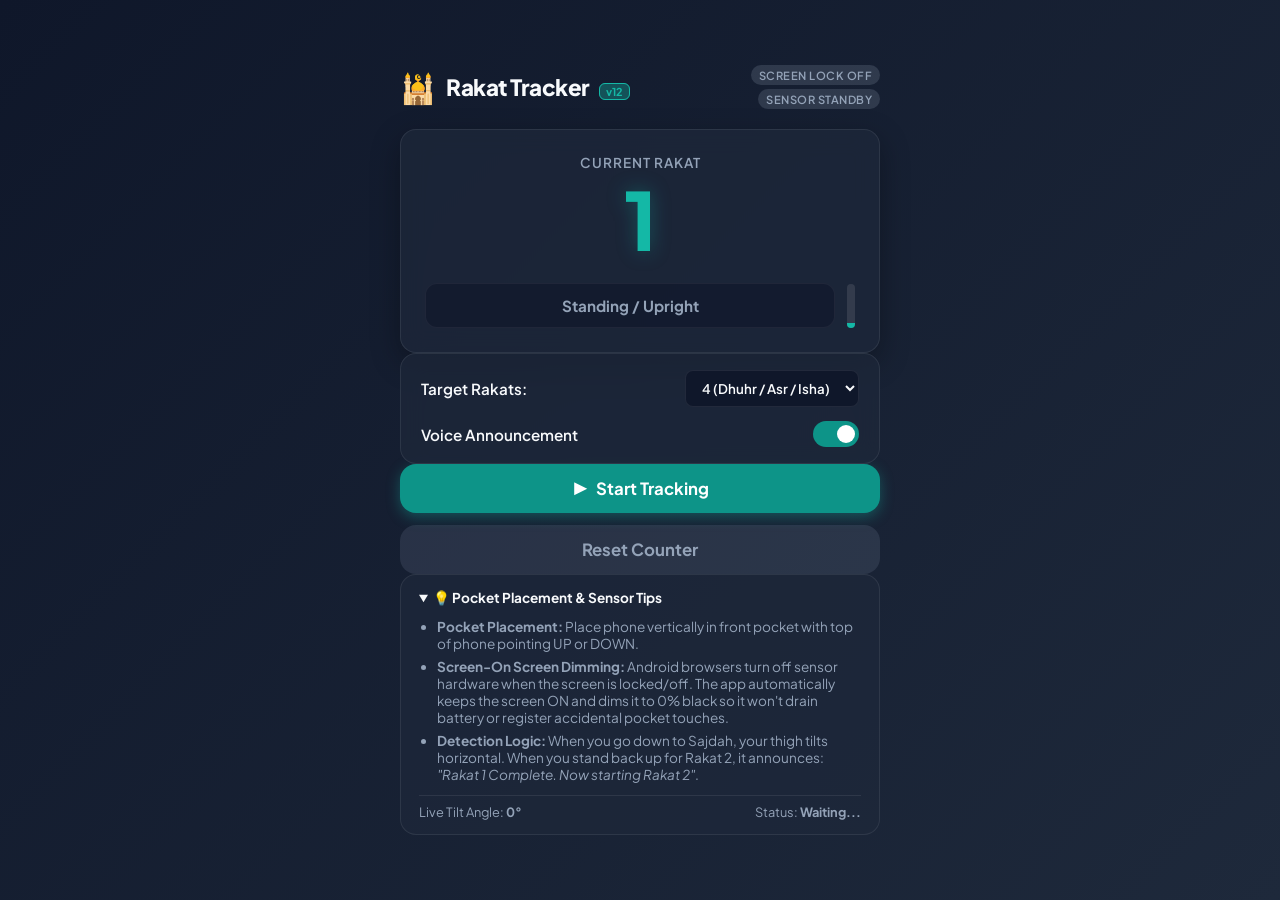
==== Rakat/index.html @ 51670cae "Salah Rakat Tracker v12" ====
<!DOCTYPE html>
<html lang="en">
<head>
  <meta charset="UTF-8">
  <meta name="viewport" content="width=device-width, initial-scale=1.0, maximum-scale=1.0, user-scalable=no">
  <title>Rakat & Sajdah Counter</title>
  <meta name="description" content="Hands-free prayer (Salah) Sajdah and Rakat tracker using phone orientation sensor and voice announcements. Works in pocket.">
  <meta name="theme-color" content="#0d9488">
  <link rel="manifest" href="manifest.json">
  <link rel="stylesheet" href="style.css">
  <link rel="preconnect" href="https://fonts.googleapis.com">
  <link rel="preconnect" href="https://fonts.gstatic.com" crossorigin>
  <link href="https://fonts.googleapis.com/css2?family=Plus+Jakarta+Sans:wght@400;500;600;700;800&display=swap" rel="stylesheet">
</head>
<body>
  <div class="app-container">
    <header class="app-header">
      <div class="logo-area">
        <span class="icon">🕌</span>
        <div>
          <h1>Rakat Tracker</h1>
          <span class="version-tag">v12</span>
        </div>
      </div>
      <div class="header-badges">
        <span id="wake-lock-badge" class="badge badge-off">Screen Lock Off</span>
        <span id="sensor-badge" class="badge badge-off">Sensor Standby</span>
      </div>
    </header>

    <main class="main-content">
      <!-- Big Display Card -->
      <div class="counter-card">
        <div class="stat-group">
          <div class="stat-label">Current Rakat</div>
          <div class="stat-value main-stat" id="rakat-display">1</div>
        </div>

        <div class="motion-indicator-wrapper">
          <div class="motion-indicator" id="motion-indicator">
            <span id="posture-text">Standing / Upright</span>
          </div>
          <div class="pitch-meter">
            <div class="pitch-fill" id="pitch-fill" style="height: 10%;"></div>
          </div>
        </div>
      </div>

      <!-- Settings / Configuration -->
      <section class="controls-section">
        <div class="setting-item">
          <label for="target-rakat">Target Rakats:</label>
          <select id="target-rakat">
            <option value="2">2 (Fajr / Sunnah)</option>
            <option value="3">3 (Maghrib / Witr)</option>
            <option value="4" selected>4 (Dhuhr / Asr / Isha)</option>
            <option value="99">Unlimited</option>
          </select>
        </div>

        <div class="setting-item toggle-item">
          <span>Voice Announcement</span>
          <label class="switch">
            <input type="checkbox" id="audio-toggle" checked>
            <span class="slider round"></span>
          </label>
        </div>
      </section>

      <!-- Action Buttons -->
      <div class="action-buttons">
        <button id="start-btn" class="btn btn-primary btn-large">
          <span class="btn-icon">▶</span> Start Tracking
        </button>
        <button id="reset-btn" class="btn btn-secondary">
          Reset Counter
        </button>
      </div>

      <!-- Pocket Guidance -->
      <details class="guidance-card" open>
        <summary>💡 Pocket Placement & Sensor Tips</summary>
        <div class="guidance-content">
          <ul>
            <li><strong>Pocket Placement:</strong> Place phone vertically in front pocket with top of phone pointing UP or DOWN.</li>
            <li><strong>Screen-On Screen Dimming:</strong> Android browsers turn off sensor hardware when the screen is locked/off. The app automatically keeps the screen ON and dims it to 0% black so it won't drain battery or register accidental pocket touches.</li>
            <li><strong>Detection Logic:</strong> When you go down to Sajdah, your thigh tilts horizontal. When you stand back up for Rakat 2, it announces: <em>"Rakat 1 Complete. Now starting Rakat 2"</em>.</li>
          </ul>
          <div class="raw-data">
            <div>Live Tilt Angle: <strong id="raw-pitch">0°</strong></div>
            <div>Status: <strong id="sensor-state">Waiting...</strong></div>
          </div>
        </div>
      </details>
    </main>

    <!-- Audio Beep Engine & Silent Keep-Alive -->
    <audio id="silent-audio" loop playsinline src="[data-uri]"></audio>
  </div>

  <script src="app.js"></script>
</body>
</html>
---- Rakat/style.css ----
:root {
  --bg-gradient: linear-gradient(135deg, #0f172a 0%, #1e293b 100%);
  --card-bg: rgba(30, 41, 59, 0.7);
  --card-border: rgba(255, 255, 255, 0.08);
  --primary: #0d9488;
  --primary-light: #14b8a6;
  --primary-glow: rgba(20, 184, 166, 0.35);
  --accent: #f59e0b;
  --text-main: #f8fafc;
  --text-muted: #94a3b8;
  --success: #10b981;
  --danger: #ef4444;
  --radius: 16px;
  --font-family: 'Plus Jakarta Sans', -apple-system, BlinkMacSystemFont, sans-serif;
}

* {
  box-sizing: border-box;
  margin: 0;
  padding: 0;
  touch-action: manipulation;
}

body {
  font-family: var(--font-family);
  background: var(--bg-gradient);
  color: var(--text-main);
  min-height: 100vh;
  display: flex;
  justify-content: center;
  align-items: center;
  padding: 16px;
}

.app-container {
  width: 100%;
  max-width: 480px;
  display: flex;
  flex-direction: column;
  gap: 20px;
}

.app-header {
  display: flex;
  justify-content: space-between;
  align-items: center;
}

.logo-area {
  display: flex;
  align-items: center;
  gap: 10px;
}

.logo-area .icon {
  font-size: 1.8rem;
}

.logo-area h1 {
  font-size: 1.4rem;
  font-weight: 800;
  letter-spacing: -0.5px;
  color: var(--text-main);
  display: inline;
}

.version-tag {
  font-size: 0.68rem;
  font-weight: 700;
  background: var(--primary-glow);
  color: var(--primary-light);
  border: 1px solid var(--primary-light);
  padding: 1px 6px;
  border-radius: 6px;
  margin-left: 6px;
  vertical-align: middle;
}

.header-badges {
  display: flex;
  flex-direction: column;
  align-items: flex-end;
  gap: 4px;
}

.badge {
  font-size: 0.7rem;
  font-weight: 600;
  padding: 3px 8px;
  border-radius: 20px;
  text-transform: uppercase;
  letter-spacing: 0.5px;
}

.badge-off {
  background: rgba(148, 163, 184, 0.2);
  color: var(--text-muted);
}

.badge-on {
  background: var(--primary-glow);
  color: var(--primary-light);
  border: 1px solid var(--primary-light);
}

/* Counter Card */
.counter-card {
  background: var(--card-bg);
  backdrop-filter: blur(12px);
  -webkit-backdrop-filter: blur(12px);
  border: 1px solid var(--card-border);
  border-radius: var(--radius);
  padding: 24px;
  box-shadow: 0 10px 30px rgba(0, 0, 0, 0.3);
  display: flex;
  flex-direction: column;
  gap: 20px;
  text-align: center;
  position: relative;
  overflow: hidden;
}

.stat-group {
  display: flex;
  flex-direction: column;
  align-items: center;
}

.stat-label {
  font-size: 0.85rem;
  font-weight: 600;
  color: var(--text-muted);
  text-transform: uppercase;
  letter-spacing: 1px;
}

.main-stat {
  font-size: 5rem;
  font-weight: 800;
  color: var(--primary-light);
  line-height: 1;
  margin-top: 8px;
  text-shadow: 0 0 20px var(--primary-glow);
}

.divider {
  height: 1px;
  background: var(--card-border);
  width: 100%;
}

.stat-row {
  display: flex;
  justify-content: space-around;
  width: 100%;
}

.sub-stat {
  font-size: 1.8rem;
  font-weight: 700;
  color: var(--text-main);
  margin-top: 4px;
}

/* Motion Indicator */
.motion-indicator-wrapper {
  display: flex;
  align-items: center;
  gap: 12px;
  margin-top: 4px;
}

.motion-indicator {
  flex: 1;
  background: rgba(15, 23, 42, 0.6);
  border-radius: 12px;
  padding: 12px;
  font-weight: 700;
  font-size: 0.95rem;
  color: var(--text-muted);
  border: 1px solid rgba(255, 255, 255, 0.05);
  transition: all 0.3s ease;
}

.motion-indicator.active-sajdah {
  background: rgba(16, 185, 129, 0.2);
  color: var(--success);
  border-color: var(--success);
  box-shadow: 0 0 15px rgba(16, 185, 129, 0.3);
}

.pitch-meter {
  width: 8px;
  height: 44px;
  background: rgba(255, 255, 255, 0.1);
  border-radius: 4px;
  overflow: hidden;
  position: relative;
}

.pitch-fill {
  position: absolute;
  bottom: 0;
  width: 100%;
  background: var(--primary-light);
  transition: height 0.15s ease-out;
}

/* Controls */
.controls-section {
  background: var(--card-bg);
  backdrop-filter: blur(12px);
  border: 1px solid var(--card-border);
  border-radius: var(--radius);
  padding: 16px 20px;
  display: flex;
  flex-direction: column;
  gap: 14px;
}

.setting-item {
  display: flex;
  justify-content: space-between;
  align-items: center;
  font-size: 0.95rem;
  font-weight: 600;
  color: var(--text-main);
}

.setting-item select {
  background: #0f172a;
  color: var(--text-main);
  border: 1px solid var(--card-border);
  padding: 8px 12px;
  border-radius: 8px;
  font-weight: 600;
  font-family: inherit;
  outline: none;
}

/* Toggle Switch */
.switch {
  position: relative;
  display: inline-block;
  width: 46px;
  height: 26px;
}

.switch input {
  opacity: 0;
  width: 0;
  height: 0;
}

.slider {
  position: absolute;
  cursor: pointer;
  top: 0; left: 0; right: 0; bottom: 0;
  background-color: rgba(148, 163, 184, 0.3);
  transition: .3s;
  border-radius: 34px;
}

.slider:before {
  position: absolute;
  content: "";
  height: 18px;
  width: 18px;
  left: 4px;
  bottom: 4px;
  background-color: white;
  transition: .3s;
  border-radius: 50%;
}

input:checked + .slider {
  background-color: var(--primary);
}

input:checked + .slider:before {
  transform: translateX(20px);
}

/* Action Buttons */
.action-buttons {
  display: flex;
  flex-direction: column;
  gap: 12px;
}

.btn {
  border: none;
  padding: 14px 20px;
  border-radius: var(--radius);
  font-family: inherit;
  font-size: 1.05rem;
  font-weight: 700;
  cursor: pointer;
  transition: all 0.2s ease;
  display: flex;
  justify-content: center;
  align-items: center;
  gap: 8px;
}

.btn-primary {
  background: var(--primary);
  color: white;
  box-shadow: 0 4px 14px var(--primary-glow);
}

.btn-primary:active {
  transform: scale(0.98);
}

.btn-primary.active {
  background: var(--danger);
  box-shadow: 0 4px 14px rgba(239, 68, 68, 0.3);
}

.btn-secondary {
  background: rgba(148, 163, 184, 0.15);
  color: var(--text-muted);
}

.btn-secondary:hover {
  background: rgba(148, 163, 184, 0.25);
  color: var(--text-main);
}

/* Guidance Card */
.guidance-card {
  background: var(--card-bg);
  border: 1px solid var(--card-border);
  border-radius: var(--radius);
  padding: 14px 18px;
  font-size: 0.85rem;
  color: var(--text-muted);
}

.guidance-card summary {
  font-weight: 700;
  color: var(--text-main);
  cursor: pointer;
  outline: none;
}

.guidance-content {
  margin-top: 12px;
}

.guidance-content ul {
  padding-left: 18px;
  display: flex;
  flex-direction: column;
  gap: 6px;
}

.raw-data {
  margin-top: 12px;
  padding-top: 8px;
  border-top: 1px solid var(--card-border);
  display: flex;
  justify-content: space-between;
  font-size: 0.8rem;
}
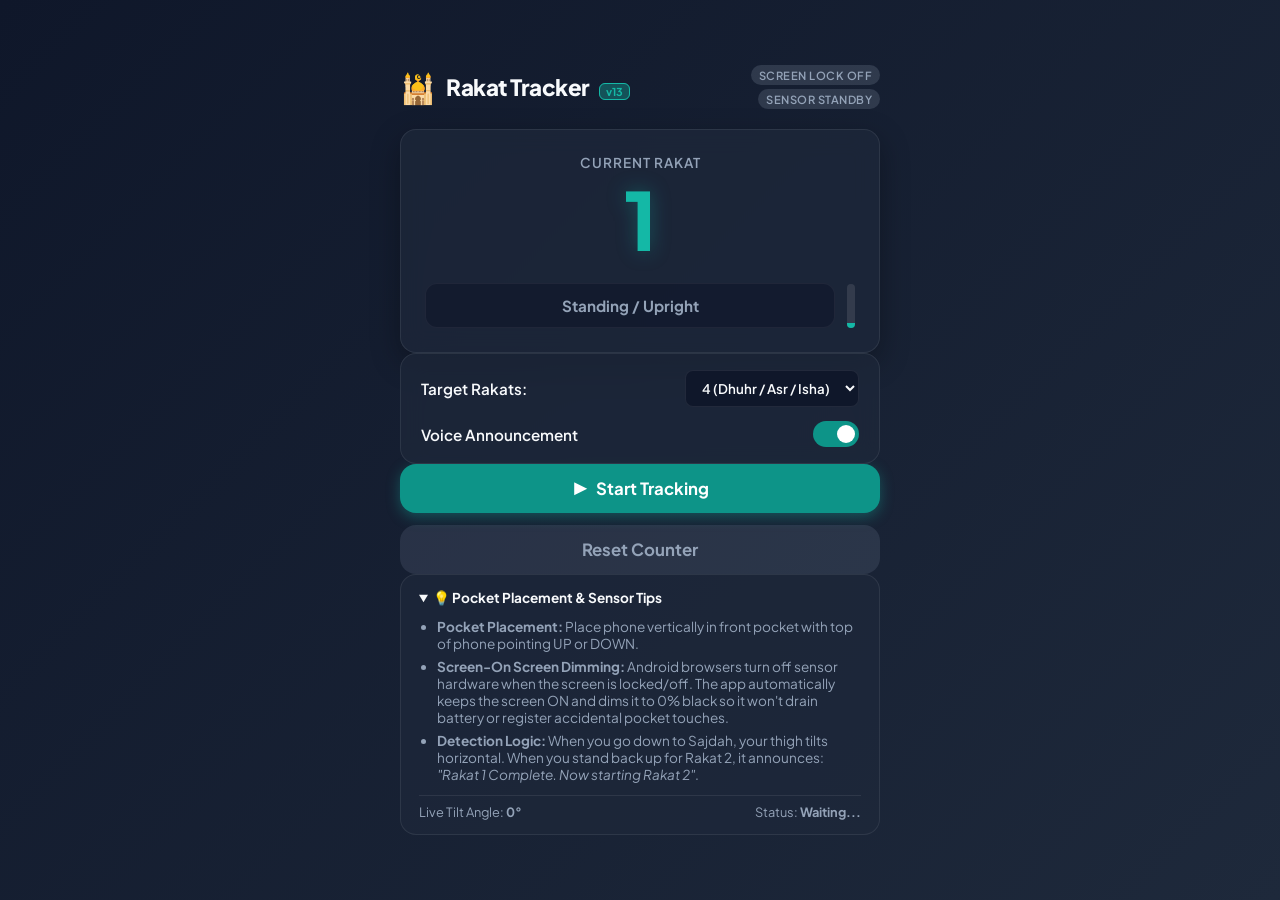
==== commit 8938b0a4: "Salah Rakat Tracker v13" ====
--- a/Rakat/index.html
+++ b/Rakat/index.html
@@ -19,7 +19,7 @@
         <span class="icon">🕌</span>
         <div>
           <h1>Rakat Tracker</h1>
-          <span class="version-tag">v12</span>
+          <span class="version-tag">v13</span>
         </div>
       </div>
       <div class="header-badges">
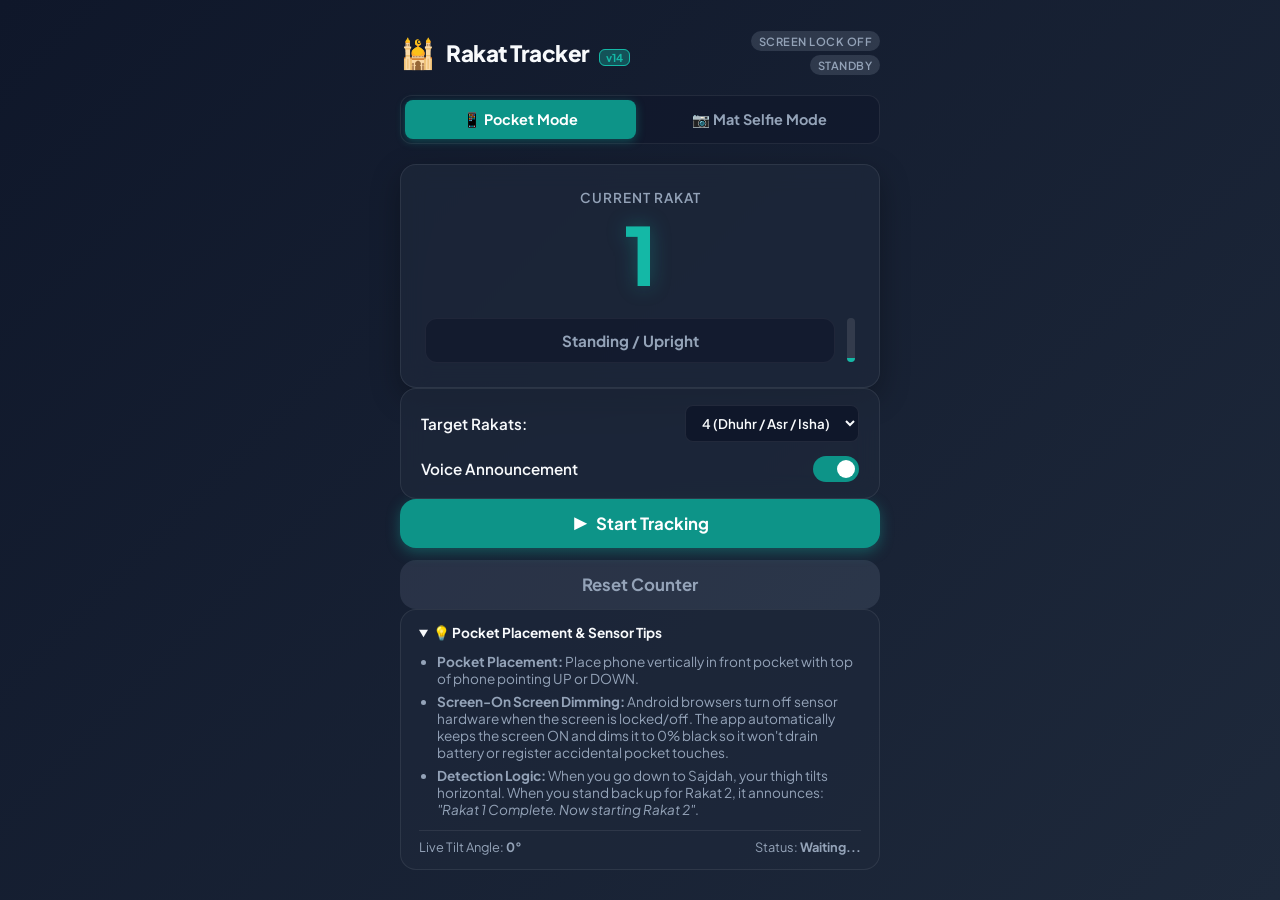
==== commit ea51f670: "Salah Rakat Tracker v14" ====
--- a/Rakat/index.html
+++ b/Rakat/index.html
@@ -4,7 +4,7 @@
   <meta charset="UTF-8">
   <meta name="viewport" content="width=device-width, initial-scale=1.0, maximum-scale=1.0, user-scalable=no">
   <title>Rakat & Sajdah Counter</title>
-  <meta name="description" content="Hands-free prayer (Salah) Sajdah and Rakat tracker using phone orientation sensor and voice announcements. Works in pocket.">
+  <meta name="description" content="Hands-free prayer (Salah) Sajdah and Rakat tracker using phone orientation sensor or camera proximity and voice announcements.">
   <meta name="theme-color" content="#0d9488">
   <link rel="manifest" href="manifest.json">
   <link rel="stylesheet" href="style.css">
@@ -19,85 +19,178 @@
         <span class="icon">🕌</span>
         <div>
           <h1>Rakat Tracker</h1>
-          <span class="version-tag">v13</span>
+          <span class="version-tag">v14</span>
         </div>
       </div>
       <div class="header-badges">
         <span id="wake-lock-badge" class="badge badge-off">Screen Lock Off</span>
-        <span id="sensor-badge" class="badge badge-off">Sensor Standby</span>
+        <span id="sensor-badge" class="badge badge-off">Standby</span>
       </div>
     </header>
 
+    <!-- Mode Selector Tabs -->
+    <nav class="mode-tabs" aria-label="Tracker Mode">
+      <button id="tab-pocket" class="tab-btn active">
+        <span>📱 Pocket Mode</span>
+      </button>
+      <button id="tab-selfie" class="tab-btn">
+        <span>📷 Mat Selfie Mode</span>
+      </button>
+    </nav>
+
     <main class="main-content">
-      <!-- Big Display Card -->
-      <div class="counter-card">
-        <div class="stat-group">
-          <div class="stat-label">Current Rakat</div>
-          <div class="stat-value main-stat" id="rakat-display">1</div>
+      <!-- ================= POCKET MODE VIEW ================= -->
+      <section id="pocket-view" class="mode-view">
+        <!-- Big Display Card -->
+        <div class="counter-card">
+          <div class="stat-group">
+            <div class="stat-label">Current Rakat</div>
+            <div class="stat-value main-stat" id="rakat-display">1</div>
+          </div>
+
+          <div class="motion-indicator-wrapper">
+            <div class="motion-indicator" id="motion-indicator">
+              <span id="posture-text">Standing / Upright</span>
+            </div>
+            <div class="pitch-meter">
+              <div class="pitch-fill" id="pitch-fill" style="height: 10%;"></div>
+            </div>
+          </div>
         </div>
 
-        <div class="motion-indicator-wrapper">
-          <div class="motion-indicator" id="motion-indicator">
-            <span id="posture-text">Standing / Upright</span>
+        <!-- Settings / Configuration -->
+        <section class="controls-section">
+          <div class="setting-item">
+            <label for="target-rakat">Target Rakats:</label>
+            <select id="target-rakat">
+              <option value="2">2 (Fajr / Sunnah)</option>
+              <option value="3">3 (Maghrib / Witr)</option>
+              <option value="4" selected>4 (Dhuhr / Asr / Isha)</option>
+              <option value="99">Unlimited</option>
+            </select>
           </div>
-          <div class="pitch-meter">
-            <div class="pitch-fill" id="pitch-fill" style="height: 10%;"></div>
+
+          <div class="setting-item toggle-item">
+            <span>Voice Announcement</span>
+            <label class="switch">
+              <input type="checkbox" id="audio-toggle" checked>
+              <span class="slider round"></span>
+            </label>
+          </div>
+        </section>
+
+        <!-- Action Buttons -->
+        <div class="action-buttons">
+          <button id="start-btn" class="btn btn-primary btn-large">
+            <span class="btn-icon">▶</span> Start Tracking
+          </button>
+          <button id="reset-btn" class="btn btn-secondary">
+            Reset Counter
+          </button>
+        </div>
+
+        <!-- Pocket Guidance -->
+        <details class="guidance-card" open>
+          <summary>💡 Pocket Placement & Sensor Tips</summary>
+          <div class="guidance-content">
+            <ul>
+              <li><strong>Pocket Placement:</strong> Place phone vertically in front pocket with top of phone pointing UP or DOWN.</li>
+              <li><strong>Screen-On Screen Dimming:</strong> Android browsers turn off sensor hardware when the screen is locked/off. The app automatically keeps the screen ON and dims it to 0% black so it won't drain battery or register accidental pocket touches.</li>
+              <li><strong>Detection Logic:</strong> When you go down to Sajdah, your thigh tilts horizontal. When you stand back up for Rakat 2, it announces: <em>"Rakat 1 Complete. Now starting Rakat 2"</em>.</li>
+            </ul>
+            <div class="raw-data">
+              <div>Live Tilt Angle: <strong id="raw-pitch">0°</strong></div>
+              <div>Status: <strong id="sensor-state">Waiting...</strong></div>
+            </div>
+          </div>
+        </details>
+      </section>
+
+      <!-- ================= MAT SELFIE MODE VIEW ================= -->
+      <section id="selfie-view" class="mode-view" style="display: none;">
+        <!-- Big Display Card for Mat Camera -->
+        <div class="counter-card selfie-counter-card">
+          <div class="stat-group">
+            <div class="stat-label">Current Rakat (Selfie Mode)</div>
+            <div class="stat-value main-stat" id="selfie-rakat-display">1</div>
+          </div>
+
+          <div class="motion-indicator-wrapper">
+            <div class="motion-indicator" id="selfie-motion-indicator">
+              <span id="selfie-posture-text">Standing / Distant</span>
+            </div>
+            <div class="pitch-meter">
+              <div class="pitch-fill" id="selfie-proximity-fill" style="height: 5%;"></div>
+            </div>
+          </div>
+
+          <!-- Video & Canvas Preview Area -->
+          <div class="camera-preview-container">
+            <video id="selfie-video" autoplay playsinline muted></video>
+            <canvas id="selfie-canvas" style="display: none;"></canvas>
+            <div class="camera-overlay">
+              <span id="camera-status-text">Camera Standby</span>
+              <span id="proximity-metric">Proximity: 0%</span>
+            </div>
           </div>
         </div>
-      </div>
 
-      <!-- Settings / Configuration -->
-      <section class="controls-section">
-        <div class="setting-item">
-          <label for="target-rakat">Target Rakats:</label>
-          <select id="target-rakat">
-            <option value="2">2 (Fajr / Sunnah)</option>
-            <option value="3">3 (Maghrib / Witr)</option>
-            <option value="4" selected>4 (Dhuhr / Asr / Isha)</option>
-            <option value="99">Unlimited</option>
-          </select>
+        <!-- Settings / Configuration for Selfie Mode -->
+        <section class="controls-section">
+          <div class="setting-item">
+            <label for="selfie-target-rakat">Target Rakats:</label>
+            <select id="selfie-target-rakat">
+              <option value="2">2 (Fajr / Sunnah)</option>
+              <option value="3">3 (Maghrib / Witr)</option>
+              <option value="4" selected>4 (Dhuhr / Asr / Isha)</option>
+              <option value="99">Unlimited</option>
+            </select>
+          </div>
+
+          <div class="setting-item">
+            <label for="proximity-sensitivity">Sensitivity:</label>
+            <select id="proximity-sensitivity">
+              <option value="medium" selected>Standard (Recommended)</option>
+              <option value="high">High Sensitivity (Dim Light / Farther)</option>
+              <option value="low">Low Sensitivity (Bright Sunlight)</option>
+            </select>
+          </div>
+        </section>
+
+        <!-- Action Buttons for Selfie Mode -->
+        <div class="action-buttons">
+          <button id="selfie-start-btn" class="btn btn-primary btn-large">
+            <span class="btn-icon">📷</span> Start Selfie Tracking
+          </button>
+          <button id="selfie-reset-btn" class="btn btn-secondary">
+            Reset Counter
+          </button>
         </div>
 
-        <div class="setting-item toggle-item">
-          <span>Voice Announcement</span>
-          <label class="switch">
-            <input type="checkbox" id="audio-toggle" checked>
-            <span class="slider round"></span>
-          </label>
-        </div>
+        <!-- Selfie Guidance -->
+        <details class="guidance-card" open>
+          <summary>💡 Mat Placement & Camera Proximity Tips</summary>
+          <div class="guidance-content">
+            <ul>
+              <li><strong>Placement:</strong> Place the phone flat facing upward in the <strong>middle of your prayer mat</strong> (between your knees and where your forehead lands).</li>
+              <li><strong>How it detects:</strong> When you go down into Sajdah, your body/torso/chest covers the top camera (high proximity occlusion). When you sit or stand up, the camera clears up (distant).</li>
+              <li><strong>Flow:</strong> After 2 Sajdahs are detected, as soon as you stand back up and step away, it announces: <em>"Starting Rakat X"</em>!</li>
+            </ul>
+            <div class="raw-data">
+              <div>Proximity: <strong id="selfie-raw-prox">0%</strong></div>
+              <div>State: <strong id="selfie-sensor-state">Standby</strong></div>
+            </div>
+          </div>
+        </details>
       </section>
-
-      <!-- Action Buttons -->
-      <div class="action-buttons">
-        <button id="start-btn" class="btn btn-primary btn-large">
-          <span class="btn-icon">▶</span> Start Tracking
-        </button>
-        <button id="reset-btn" class="btn btn-secondary">
-          Reset Counter
-        </button>
-      </div>
-
-      <!-- Pocket Guidance -->
-      <details class="guidance-card" open>
-        <summary>💡 Pocket Placement & Sensor Tips</summary>
-        <div class="guidance-content">
-          <ul>
-            <li><strong>Pocket Placement:</strong> Place phone vertically in front pocket with top of phone pointing UP or DOWN.</li>
-            <li><strong>Screen-On Screen Dimming:</strong> Android browsers turn off sensor hardware when the screen is locked/off. The app automatically keeps the screen ON and dims it to 0% black so it won't drain battery or register accidental pocket touches.</li>
-            <li><strong>Detection Logic:</strong> When you go down to Sajdah, your thigh tilts horizontal. When you stand back up for Rakat 2, it announces: <em>"Rakat 1 Complete. Now starting Rakat 2"</em>.</li>
-          </ul>
-          <div class="raw-data">
-            <div>Live Tilt Angle: <strong id="raw-pitch">0°</strong></div>
-            <div>Status: <strong id="sensor-state">Waiting...</strong></div>
-          </div>
-        </div>
-      </details>
     </main>
 
     <!-- Audio Beep Engine & Silent Keep-Alive -->
     <audio id="silent-audio" loop playsinline src="[data-uri]"></audio>
   </div>
 
+  <!-- Keep pocket mode in app.js and selfie mode in selfie.js for complete separation -->
   <script src="app.js"></script>
+  <script src="selfie.js"></script>
 </body>
 </html>
--- a/Rakat/style.css
+++ b/Rakat/style.css
@@ -103,6 +103,73 @@
   border: 1px solid var(--primary-light);
 }
 
+/* Mode Tabs */
+.mode-tabs {
+  display: flex;
+  gap: 8px;
+  background: rgba(15, 23, 42, 0.6);
+  padding: 4px;
+  border-radius: 12px;
+  border: 1px solid var(--card-border);
+}
+
+.tab-btn {
+  flex: 1;
+  background: transparent;
+  border: none;
+  color: var(--text-muted);
+  font-family: inherit;
+  font-size: 0.9rem;
+  font-weight: 700;
+  padding: 10px 14px;
+  border-radius: 8px;
+  cursor: pointer;
+  transition: all 0.2s ease;
+}
+
+.tab-btn:hover {
+  color: var(--text-main);
+}
+
+.tab-btn.active {
+  background: var(--primary);
+  color: white;
+  box-shadow: 0 2px 10px var(--primary-glow);
+}
+
+/* Camera Preview Styling */
+.camera-preview-container {
+  position: relative;
+  width: 100%;
+  height: 140px;
+  border-radius: 12px;
+  overflow: hidden;
+  background: #020617;
+  border: 1px solid rgba(255, 255, 255, 0.1);
+  margin-top: 10px;
+}
+
+.camera-preview-container video {
+  width: 100%;
+  height: 100%;
+  object-fit: cover;
+  transform: scaleX(-1); /* Natural selfie mirror effect */
+}
+
+.camera-overlay {
+  position: absolute;
+  bottom: 0;
+  left: 0;
+  right: 0;
+  padding: 6px 10px;
+  background: linear-gradient(0deg, rgba(0,0,0,0.8) 0%, transparent 100%);
+  display: flex;
+  justify-content: space-between;
+  font-size: 0.75rem;
+  font-weight: 600;
+  color: var(--text-main);
+}
+
 /* Counter Card */
 .counter-card {
   background: var(--card-bg);
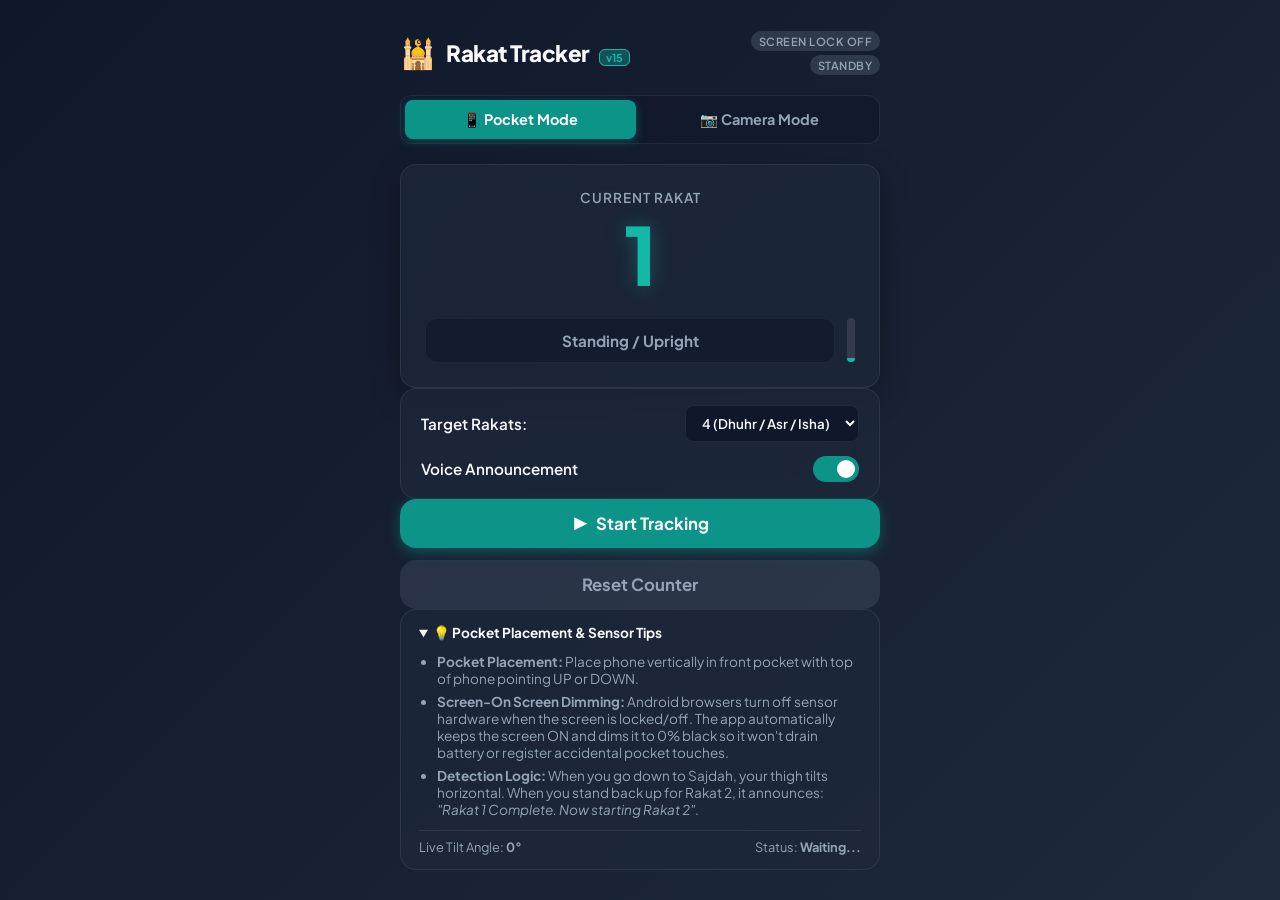
==== commit 5ff6dd2a: "Salah Rakat Tracker v15" ====
--- a/Rakat/index.html
+++ b/Rakat/index.html
@@ -19,7 +19,7 @@
         <span class="icon">🕌</span>
         <div>
           <h1>Rakat Tracker</h1>
-          <span class="version-tag">v14</span>
+          <span class="version-tag">v15</span>
         </div>
       </div>
       <div class="header-badges">
@@ -33,8 +33,8 @@
       <button id="tab-pocket" class="tab-btn active">
         <span>📱 Pocket Mode</span>
       </button>
-      <button id="tab-selfie" class="tab-btn">
-        <span>📷 Mat Selfie Mode</span>
+      <button id="tab-camera" class="tab-btn">
+        <span>📷 Camera Mode</span>
       </button>
     </nav>
 
@@ -106,40 +106,56 @@
         </details>
       </section>
 
-      <!-- ================= MAT SELFIE MODE VIEW ================= -->
-      <section id="selfie-view" class="mode-view" style="display: none;">
-        <!-- Big Display Card for Mat Camera -->
-        <div class="counter-card selfie-counter-card">
+      <!-- ================= CAMERA MODE VIEW ================= -->
+      <section id="camera-view" class="mode-view" style="display: none;">
+        <!-- Prominent Display Card Focused on Rakat & Sajdah -->
+        <div class="counter-card camera-counter-card">
+          <!-- Primary Huge Rakat Counter in Center -->
           <div class="stat-group">
-            <div class="stat-label">Current Rakat (Selfie Mode)</div>
-            <div class="stat-value main-stat" id="selfie-rakat-display">1</div>
-          </div>
-
+            <div class="stat-label">Current Rakat</div>
+            <div class="stat-value main-stat camera-huge-rakat" id="camera-rakat-display">1</div>
+          </div>
+
+          <!-- Secondary Sajdah Counter (Visible but Smaller than Rakat) -->
+          <div class="sajdah-stat-container">
+            <span class="sajdah-badge-label">Sajdah</span>
+            <span class="sajdah-stat-value" id="camera-sajdah-display">0 / 2</span>
+          </div>
+
+          <!-- Posture / Motion Status Banner -->
           <div class="motion-indicator-wrapper">
-            <div class="motion-indicator" id="selfie-motion-indicator">
-              <span id="selfie-posture-text">Standing / Distant</span>
+            <div class="motion-indicator" id="camera-motion-indicator">
+              <span id="camera-posture-text">Standing / Distant</span>
             </div>
             <div class="pitch-meter">
-              <div class="pitch-fill" id="selfie-proximity-fill" style="height: 5%;"></div>
-            </div>
-          </div>
-
-          <!-- Video & Canvas Preview Area -->
-          <div class="camera-preview-container">
-            <video id="selfie-video" autoplay playsinline muted></video>
-            <canvas id="selfie-canvas" style="display: none;"></canvas>
-            <div class="camera-overlay">
-              <span id="camera-status-text">Camera Standby</span>
-              <span id="proximity-metric">Proximity: 0%</span>
-            </div>
-          </div>
-        </div>
-
-        <!-- Settings / Configuration for Selfie Mode -->
-        <section class="controls-section">
+              <div class="pitch-fill" id="camera-proximity-fill" style="height: 5%;"></div>
+            </div>
+          </div>
+        </div>
+
+        <!-- Action Buttons for Camera Mode placed right under for quick access -->
+        <div class="action-buttons">
+          <button id="camera-start-btn" class="btn btn-primary btn-large">
+            <span class="btn-icon">📷</span> Start Camera Tracking
+          </button>
+          <button id="camera-reset-btn" class="btn btn-secondary">
+            Reset Counter
+          </button>
+        </div>
+
+        <!-- Scrollable Settings / Details Section Below Main View -->
+        <section class="controls-section scrollable-controls">
+          <div class="setting-item toggle-item">
+            <span>Voice Announcement</span>
+            <label class="switch">
+              <input type="checkbox" id="camera-audio-toggle" checked>
+              <span class="slider round"></span>
+            </label>
+          </div>
+
           <div class="setting-item">
-            <label for="selfie-target-rakat">Target Rakats:</label>
-            <select id="selfie-target-rakat">
+            <label for="camera-target-rakat">Target Rakats:</label>
+            <select id="camera-target-rakat">
               <option value="2">2 (Fajr / Sunnah)</option>
               <option value="3">3 (Maghrib / Witr)</option>
               <option value="4" selected>4 (Dhuhr / Asr / Isha)</option>
@@ -155,30 +171,30 @@
               <option value="low">Low Sensitivity (Bright Sunlight)</option>
             </select>
           </div>
+
+          <!-- Video & Canvas Preview Area Moved Lower -->
+          <div class="camera-preview-container">
+            <video id="camera-video" autoplay playsinline muted></video>
+            <canvas id="camera-canvas" style="display: none;"></canvas>
+            <div class="camera-overlay">
+              <span id="camera-status-text">Camera Standby</span>
+              <span id="proximity-metric">Proximity: 0%</span>
+            </div>
+          </div>
         </section>
 
-        <!-- Action Buttons for Selfie Mode -->
-        <div class="action-buttons">
-          <button id="selfie-start-btn" class="btn btn-primary btn-large">
-            <span class="btn-icon">📷</span> Start Selfie Tracking
-          </button>
-          <button id="selfie-reset-btn" class="btn btn-secondary">
-            Reset Counter
-          </button>
-        </div>
-
-        <!-- Selfie Guidance -->
-        <details class="guidance-card" open>
+        <!-- Camera Guidance -->
+        <details class="guidance-card">
           <summary>💡 Mat Placement & Camera Proximity Tips</summary>
           <div class="guidance-content">
             <ul>
-              <li><strong>Placement:</strong> Place the phone flat facing upward in the <strong>middle of your prayer mat</strong> (between your knees and where your forehead lands).</li>
-              <li><strong>How it detects:</strong> When you go down into Sajdah, your body/torso/chest covers the top camera (high proximity occlusion). When you sit or stand up, the camera clears up (distant).</li>
-              <li><strong>Flow:</strong> After 2 Sajdahs are detected, as soon as you stand back up and step away, it announces: <em>"Starting Rakat X"</em>!</li>
+              <li><strong>Placement:</strong> Place phone flat facing upward in the <strong>middle of your prayer mat</strong> (between knees and where forehead lands).</li>
+              <li><strong>How it detects:</strong> When you go into Sajdah, your body covers the camera (high proximity). When you sit or stand up, the camera clears up (distant).</li>
+              <li><strong>Silent Option:</strong> Toggle off "Voice Announcement" above if you don't want audio in congregation/public.</li>
             </ul>
             <div class="raw-data">
-              <div>Proximity: <strong id="selfie-raw-prox">0%</strong></div>
-              <div>State: <strong id="selfie-sensor-state">Standby</strong></div>
+              <div>Proximity: <strong id="camera-raw-prox">0%</strong></div>
+              <div>State: <strong id="camera-sensor-state">Standby</strong></div>
             </div>
           </div>
         </details>
@@ -189,7 +205,7 @@
     <audio id="silent-audio" loop playsinline src="[data-uri]"></audio>
   </div>
 
-  <!-- Keep pocket mode in app.js and selfie mode in selfie.js for complete separation -->
+  <!-- Keep pocket mode in app.js and camera mode in selfie.js for complete separation -->
   <script src="app.js"></script>
   <script src="selfie.js"></script>
 </body>
--- a/Rakat/style.css
+++ b/Rakat/style.css
@@ -170,6 +170,51 @@
   color: var(--text-main);
 }
 
+/* Camera Mode Specific Hero Card */
+.camera-counter-card {
+  padding: 30px 20px;
+  gap: 16px;
+}
+
+.camera-huge-rakat {
+  font-size: 6.5rem !important;
+  font-weight: 800;
+  line-height: 1;
+  color: var(--primary-light);
+  text-shadow: 0 0 28px var(--primary-glow);
+  margin: 6px 0;
+}
+
+.sajdah-stat-container {
+  display: inline-flex;
+  align-items: center;
+  justify-content: center;
+  gap: 8px;
+  background: rgba(15, 23, 42, 0.7);
+  border: 1px solid var(--card-border);
+  padding: 6px 16px;
+  border-radius: 20px;
+  margin: 0 auto;
+}
+
+.sajdah-badge-label {
+  font-size: 0.75rem;
+  font-weight: 700;
+  color: var(--text-muted);
+  text-transform: uppercase;
+  letter-spacing: 0.8px;
+}
+
+.sajdah-stat-value {
+  font-size: 1.15rem;
+  font-weight: 700;
+  color: var(--accent);
+}
+
+.scrollable-controls {
+  margin-top: 4px;
+}
+
 /* Counter Card */
 .counter-card {
   background: var(--card-bg);
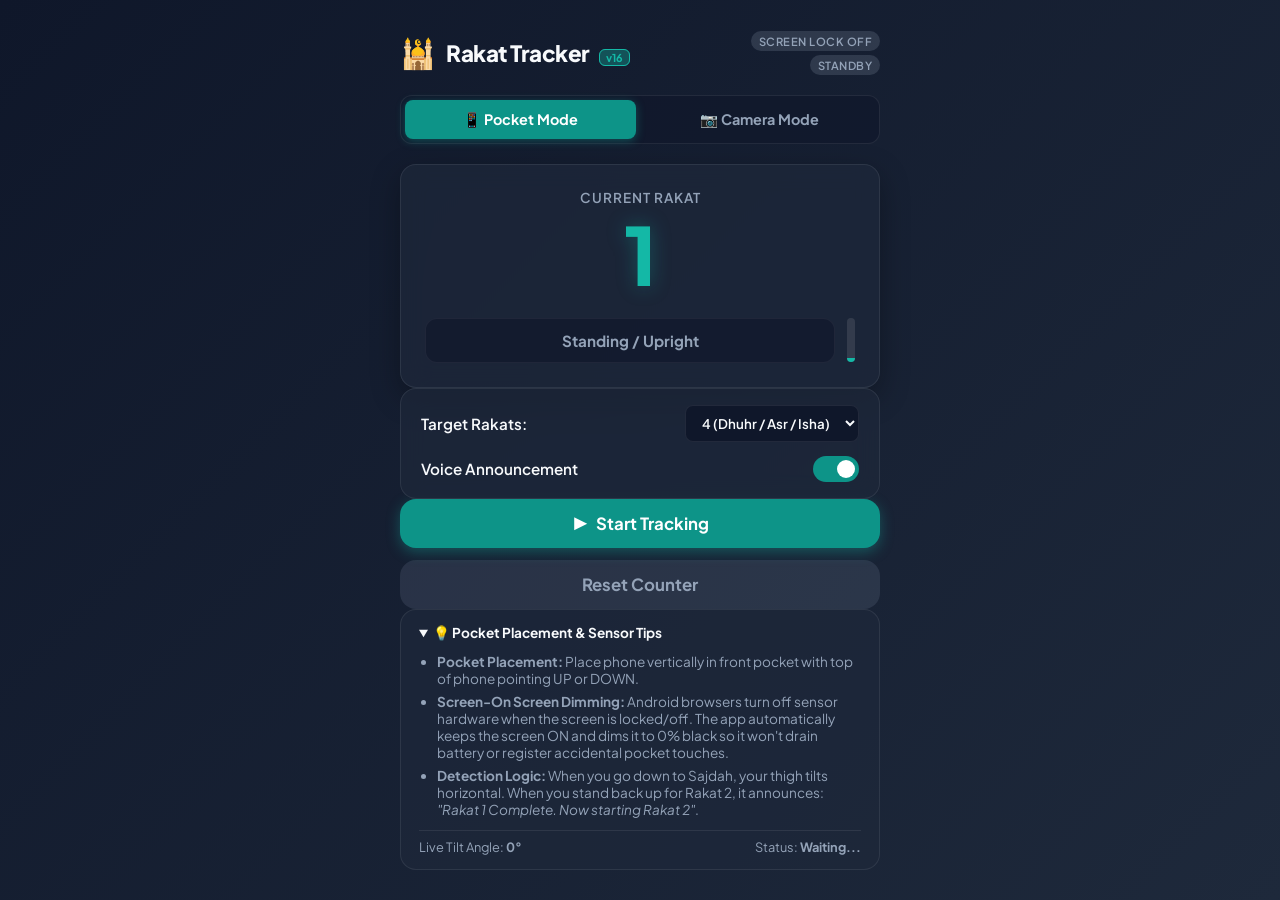
==== commit 6008ab42: "Salah Rakat Tracker v15" ====
--- a/Rakat/index.html
+++ b/Rakat/index.html
@@ -19,7 +19,7 @@
         <span class="icon">🕌</span>
         <div>
           <h1>Rakat Tracker</h1>
-          <span class="version-tag">v15</span>
+          <span class="version-tag">v16</span>
         </div>
       </div>
       <div class="header-badges">
@@ -30,10 +30,10 @@
 
     <!-- Mode Selector Tabs -->
     <nav class="mode-tabs" aria-label="Tracker Mode">
-      <button id="tab-pocket" class="tab-btn active">
+      <button id="tab-pocket" class="tab-btn active" onclick="switchMode('pocket')">
         <span>📱 Pocket Mode</span>
       </button>
-      <button id="tab-camera" class="tab-btn">
+      <button id="tab-camera" class="tab-btn" onclick="switchMode('camera')">
         <span>📷 Camera Mode</span>
       </button>
     </nav>
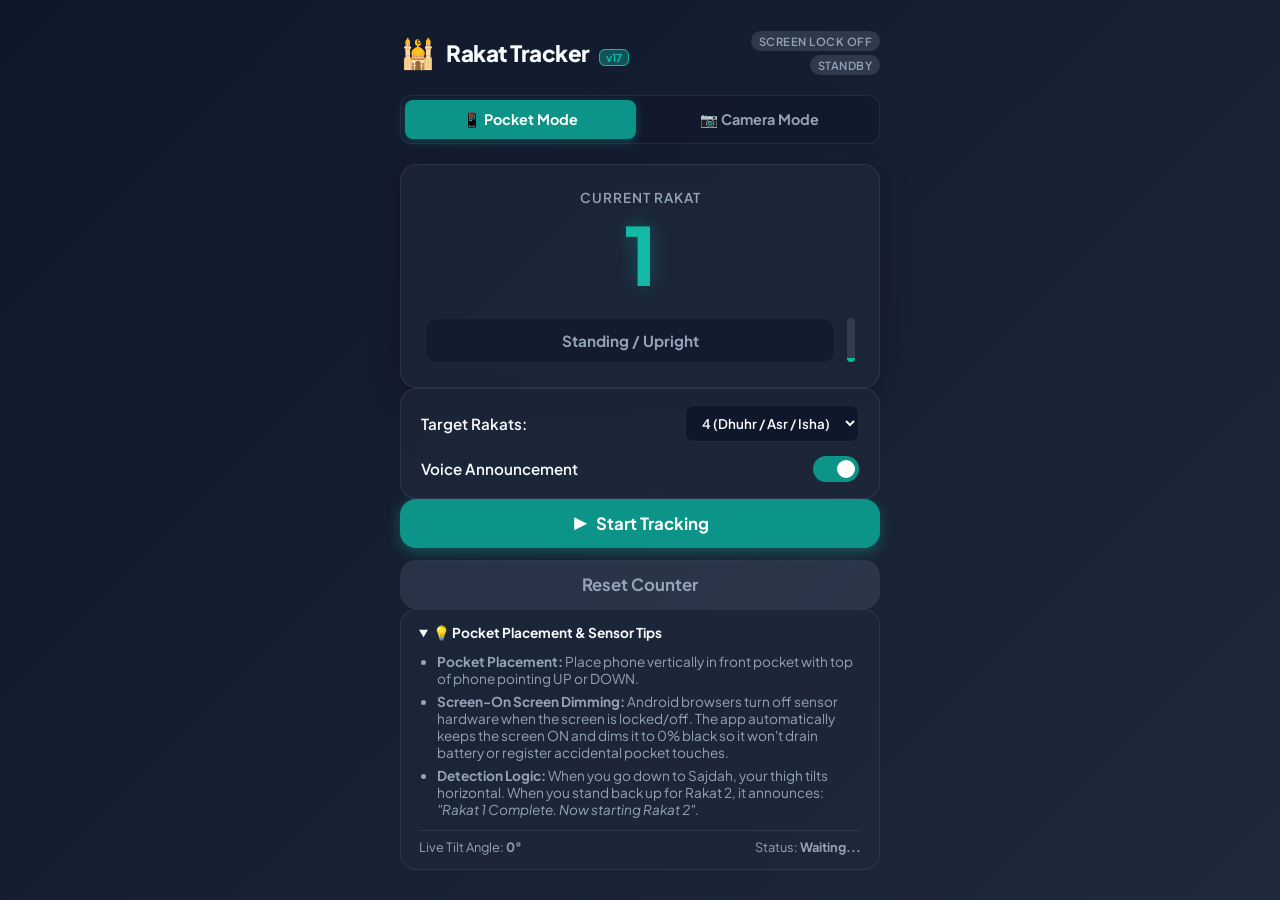
==== commit 94fc2668: "Salah Rakat Tracker v17" ====
--- a/Rakat/index.html
+++ b/Rakat/index.html
@@ -11,6 +11,34 @@
   <link rel="preconnect" href="https://fonts.googleapis.com">
   <link rel="preconnect" href="https://fonts.gstatic.com" crossorigin>
   <link href="https://fonts.googleapis.com/css2?family=Plus+Jakarta+Sans:wght@400;500;600;700;800&display=swap" rel="stylesheet">
+  <script>
+    function switchMode(mode) {
+      var tabPocket = document.getElementById('tab-pocket');
+      var tabCamera = document.getElementById('tab-camera');
+      var pocketView = document.getElementById('pocket-view');
+      var cameraView = document.getElementById('camera-view');
+
+      if (!tabPocket || !tabCamera || !pocketView || !cameraView) return;
+
+      if (mode === 'pocket') {
+        tabPocket.classList.add('active');
+        tabCamera.classList.remove('active');
+        pocketView.style.display = 'block';
+        cameraView.style.display = 'none';
+        if (window.isCameraTracking && typeof window.stopCameraTracking === 'function') {
+          window.stopCameraTracking();
+        }
+      } else if (mode === 'camera') {
+        tabCamera.classList.add('active');
+        tabPocket.classList.remove('active');
+        cameraView.style.display = 'block';
+        pocketView.style.display = 'none';
+        if (window.isTracking && typeof window.stopTracking === 'function') {
+          window.stopTracking();
+        }
+      }
+    }
+  </script>
 </head>
 <body>
   <div class="app-container">
@@ -19,7 +47,7 @@
         <span class="icon">🕌</span>
         <div>
           <h1>Rakat Tracker</h1>
-          <span class="version-tag">v16</span>
+          <span class="version-tag">v17</span>
         </div>
       </div>
       <div class="header-badges">
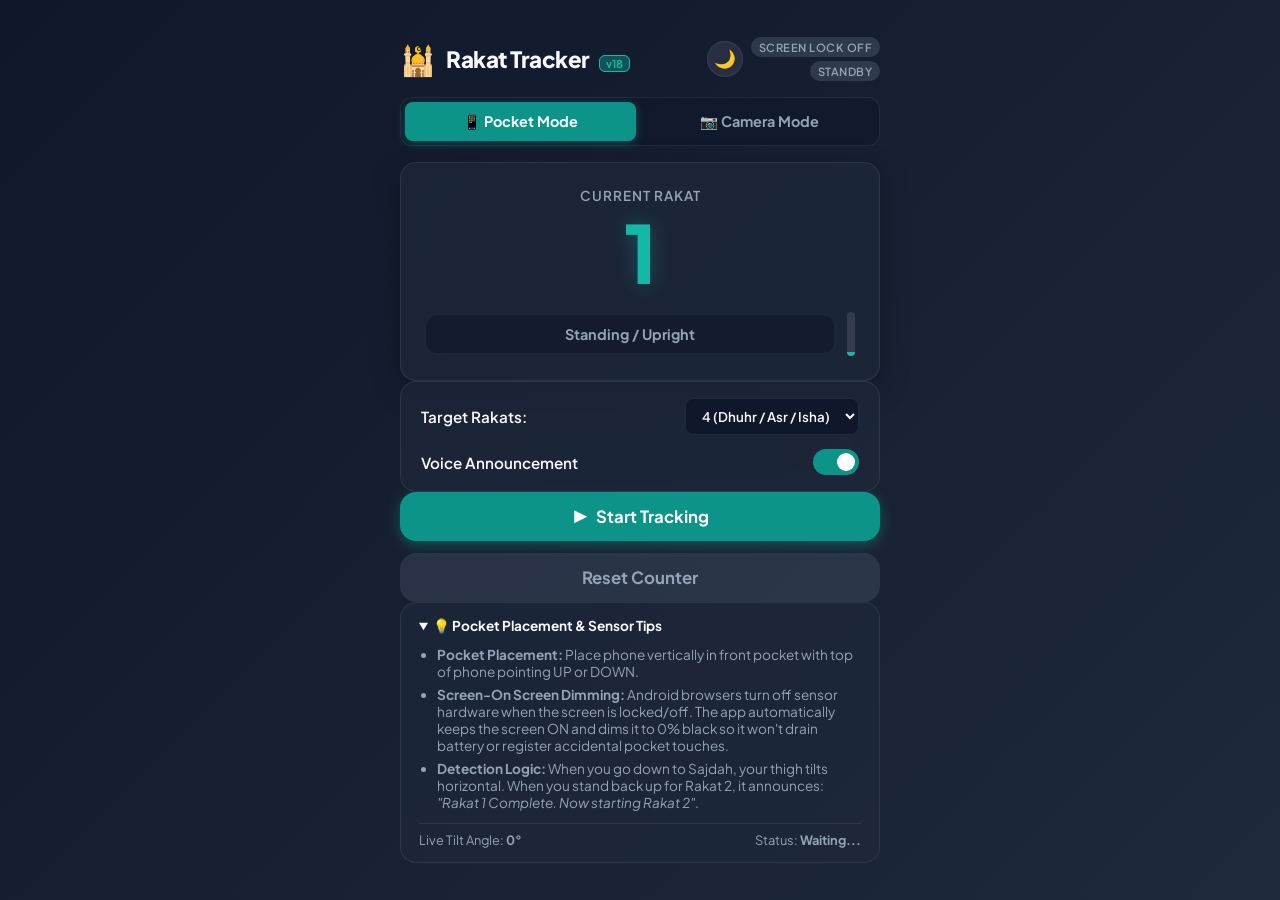
==== commit 7f3be9e6: "version 18 of Rakat Tracker" ====
--- a/Rakat/index.html
+++ b/Rakat/index.html
@@ -5,12 +5,12 @@
   <meta name="viewport" content="width=device-width, initial-scale=1.0, maximum-scale=1.0, user-scalable=no">
   <title>Rakat & Sajdah Counter</title>
   <meta name="description" content="Hands-free prayer (Salah) Sajdah and Rakat tracker using phone orientation sensor or camera proximity and voice announcements.">
-  <meta name="theme-color" content="#0d9488">
+  <meta name="theme-color" content="#000000">
   <link rel="manifest" href="manifest.json">
   <link rel="stylesheet" href="style.css">
   <link rel="preconnect" href="https://fonts.googleapis.com">
   <link rel="preconnect" href="https://fonts.gstatic.com" crossorigin>
-  <link href="https://fonts.googleapis.com/css2?family=Plus+Jakarta+Sans:wght@400;500;600;700;800&display=swap" rel="stylesheet">
+  <link href="https://fonts.googleapis.com/css2?family=Plus+Jakarta+Sans:wght@400;500;600;700;800;900&display=swap" rel="stylesheet">
   <script>
     function switchMode(mode) {
       var tabPocket = document.getElementById('tab-pocket');
@@ -38,6 +38,32 @@
         }
       }
     }
+
+    function toggleAmoledTheme() {
+      document.body.classList.toggle('amoled-mode');
+      var isAmoled = document.body.classList.contains('amoled-mode');
+      localStorage.setItem('amoled_theme', isAmoled ? '1' : '0');
+      var icon = document.getElementById('theme-icon');
+      if (icon) icon.textContent = isAmoled ? '☀️' : '🌙';
+    }
+
+    function toggleCameraSettings() {
+      var drawer = document.getElementById('camera-settings-drawer');
+      if (drawer) {
+        drawer.classList.toggle('hidden');
+      }
+    }
+
+    // Restore saved theme on page load
+    document.addEventListener('DOMContentLoaded', function() {
+      var saved = localStorage.getItem('amoled_theme');
+      var isAmoled = saved === '1';
+      if (isAmoled) {
+        document.body.classList.add('amoled-mode');
+        var icon = document.getElementById('theme-icon');
+        if (icon) icon.textContent = '☀️';
+      }
+    });
   </script>
 </head>
 <body>
@@ -47,12 +73,17 @@
         <span class="icon">🕌</span>
         <div>
           <h1>Rakat Tracker</h1>
-          <span class="version-tag">v17</span>
+          <span class="version-tag">v18</span>
         </div>
       </div>
-      <div class="header-badges">
-        <span id="wake-lock-badge" class="badge badge-off">Screen Lock Off</span>
-        <span id="sensor-badge" class="badge badge-off">Standby</span>
+      <div class="header-actions">
+        <button class="theme-toggle-btn" onclick="toggleAmoledTheme()" title="Toggle AMOLED Dark Theme" aria-label="Toggle AMOLED Dark Theme">
+          <span id="theme-icon">🌙</span>
+        </button>
+        <div class="header-badges">
+          <span id="wake-lock-badge" class="badge badge-off">Screen Lock Off</span>
+          <span id="sensor-badge" class="badge badge-off">Standby</span>
+        </div>
       </div>
     </header>
 
@@ -134,24 +165,40 @@
         </details>
       </section>
 
-      <!-- ================= CAMERA MODE VIEW ================= -->
+      <!-- ================= CAMERA MODE VIEW (SUPER AMOLED MINIMAL) ================= -->
       <section id="camera-view" class="mode-view" style="display: none;">
-        <!-- Prominent Display Card Focused on Rakat & Sajdah -->
-        <div class="counter-card camera-counter-card">
+        <!-- Pure Minimalist OLED Counter Screen -->
+        <div class="camera-oled-card">
           <!-- Primary Huge Rakat Counter in Center -->
           <div class="stat-group">
-            <div class="stat-label">Current Rakat</div>
-            <div class="stat-value main-stat camera-huge-rakat" id="camera-rakat-display">1</div>
-          </div>
-
-          <!-- Secondary Sajdah Counter (Visible but Smaller than Rakat) -->
+            <div class="stat-label">Rakat</div>
+            <div class="camera-huge-rakat" id="camera-rakat-display">1</div>
+          </div>
+
+          <!-- Secondary Sajdah Counter (Clean Badge) -->
           <div class="sajdah-stat-container">
             <span class="sajdah-badge-label">Sajdah</span>
             <span class="sajdah-stat-value" id="camera-sajdah-display">0 / 2</span>
           </div>
 
+          <!-- Compact Media Play/Stop + Reset + Settings Button Row -->
+          <div class="camera-compact-controls">
+            <button id="camera-reset-btn" class="media-btn icon-btn" title="Reset Counter" aria-label="Reset Counter">
+              <span>🔄</span>
+            </button>
+            <button id="camera-start-btn" class="media-btn play-btn" title="Start / Stop Tracking" aria-label="Start / Stop Tracking">
+              <span id="camera-btn-icon">▶</span>
+            </button>
+            <button id="camera-settings-toggle-btn" class="media-btn icon-btn" onclick="toggleCameraSettings()" title="Settings" aria-label="Settings">
+              <span>⚙️</span>
+            </button>
+          </div>
+        </div>
+
+        <!-- Hidden Behind Settings Gear Button (Revealed Only If Requested) -->
+        <div id="camera-settings-drawer" class="camera-drawer hidden">
           <!-- Posture / Motion Status Banner -->
-          <div class="motion-indicator-wrapper">
+          <div class="motion-indicator-wrapper" style="margin-bottom: 12px;">
             <div class="motion-indicator" id="camera-motion-indicator">
               <span id="camera-posture-text">Standing / Distant</span>
             </div>
@@ -159,73 +206,63 @@
               <div class="pitch-fill" id="camera-proximity-fill" style="height: 5%;"></div>
             </div>
           </div>
-        </div>
-
-        <!-- Action Buttons for Camera Mode placed right under for quick access -->
-        <div class="action-buttons">
-          <button id="camera-start-btn" class="btn btn-primary btn-large">
-            <span class="btn-icon">📷</span> Start Camera Tracking
-          </button>
-          <button id="camera-reset-btn" class="btn btn-secondary">
-            Reset Counter
-          </button>
-        </div>
-
-        <!-- Scrollable Settings / Details Section Below Main View -->
-        <section class="controls-section scrollable-controls">
-          <div class="setting-item toggle-item">
-            <span>Voice Announcement</span>
-            <label class="switch">
-              <input type="checkbox" id="camera-audio-toggle" checked>
-              <span class="slider round"></span>
-            </label>
-          </div>
-
-          <div class="setting-item">
-            <label for="camera-target-rakat">Target Rakats:</label>
-            <select id="camera-target-rakat">
-              <option value="2">2 (Fajr / Sunnah)</option>
-              <option value="3">3 (Maghrib / Witr)</option>
-              <option value="4" selected>4 (Dhuhr / Asr / Isha)</option>
-              <option value="99">Unlimited</option>
-            </select>
-          </div>
-
-          <div class="setting-item">
-            <label for="proximity-sensitivity">Sensitivity:</label>
-            <select id="proximity-sensitivity">
-              <option value="medium" selected>Standard (Recommended)</option>
-              <option value="high">High Sensitivity (Dim Light / Farther)</option>
-              <option value="low">Low Sensitivity (Bright Sunlight)</option>
-            </select>
-          </div>
-
-          <!-- Video & Canvas Preview Area Moved Lower -->
-          <div class="camera-preview-container">
-            <video id="camera-video" autoplay playsinline muted></video>
-            <canvas id="camera-canvas" style="display: none;"></canvas>
-            <div class="camera-overlay">
-              <span id="camera-status-text">Camera Standby</span>
-              <span id="proximity-metric">Proximity: 0%</span>
-            </div>
-          </div>
-        </section>
-
-        <!-- Camera Guidance -->
-        <details class="guidance-card">
-          <summary>💡 Mat Placement & Camera Proximity Tips</summary>
-          <div class="guidance-content">
-            <ul>
-              <li><strong>Placement:</strong> Place phone flat facing upward in the <strong>middle of your prayer mat</strong> (between knees and where forehead lands).</li>
-              <li><strong>How it detects:</strong> When you go into Sajdah, your body covers the camera (high proximity). When you sit or stand up, the camera clears up (distant).</li>
-              <li><strong>Silent Option:</strong> Toggle off "Voice Announcement" above if you don't want audio in congregation/public.</li>
-            </ul>
-            <div class="raw-data">
-              <div>Proximity: <strong id="camera-raw-prox">0%</strong></div>
-              <div>State: <strong id="camera-sensor-state">Standby</strong></div>
-            </div>
-          </div>
-        </details>
+
+          <!-- Scrollable Settings / Details Section -->
+          <section class="controls-section">
+            <div class="setting-item toggle-item">
+              <span>Voice Announcement</span>
+              <label class="switch">
+                <input type="checkbox" id="camera-audio-toggle" checked>
+                <span class="slider round"></span>
+              </label>
+            </div>
+
+            <div class="setting-item">
+              <label for="camera-target-rakat">Target Rakats:</label>
+              <select id="camera-target-rakat">
+                <option value="2">2 (Fajr / Sunnah)</option>
+                <option value="3">3 (Maghrib / Witr)</option>
+                <option value="4" selected>4 (Dhuhr / Asr / Isha)</option>
+                <option value="99">Unlimited</option>
+              </select>
+            </div>
+
+            <div class="setting-item">
+              <label for="proximity-sensitivity">Sensitivity:</label>
+              <select id="proximity-sensitivity">
+                <option value="medium" selected>Standard (Recommended)</option>
+                <option value="high">High Sensitivity (Dim Light / Farther)</option>
+                <option value="low">Low Sensitivity (Bright Sunlight)</option>
+              </select>
+            </div>
+
+            <!-- Video & Canvas Preview Area -->
+            <div class="camera-preview-container">
+              <video id="camera-video" autoplay playsinline muted></video>
+              <canvas id="camera-canvas" style="display: none;"></canvas>
+              <div class="camera-overlay">
+                <span id="camera-status-text">Camera Standby</span>
+                <span id="proximity-metric">Proximity: 0%</span>
+              </div>
+            </div>
+          </section>
+
+          <!-- Camera Guidance -->
+          <details class="guidance-card" style="margin-top: 12px;">
+            <summary>💡 Mat Placement & Camera Proximity Tips</summary>
+            <div class="guidance-content">
+              <ul>
+                <li><strong>Placement:</strong> Place phone flat facing upward in the <strong>middle of your prayer mat</strong> (between knees and where forehead lands).</li>
+                <li><strong>How it detects:</strong> When you go into Sajdah, your body covers the camera (high proximity). When you sit or stand up, the camera clears up (distant).</li>
+                <li><strong>Silent Option:</strong> Toggle off "Voice Announcement" above if you don't want audio in congregation/public.</li>
+              </ul>
+              <div class="raw-data">
+                <div>Proximity: <strong id="camera-raw-prox">0%</strong></div>
+                <div>State: <strong id="camera-sensor-state">Standby</strong></div>
+              </div>
+            </div>
+          </details>
+        </div>
       </section>
     </main>
 
--- a/Rakat/style.css
+++ b/Rakat/style.css
@@ -14,6 +14,20 @@
   --font-family: 'Plus Jakarta Sans', -apple-system, BlinkMacSystemFont, sans-serif;
 }
 
+/* Super AMOLED True Black Theme */
+body.amoled-mode {
+  --bg-gradient: #000000;
+  --card-bg: #000000;
+  --card-border: rgba(255, 255, 255, 0.15);
+  --primary: #ffffff;
+  --primary-light: #ffffff;
+  --primary-glow: rgba(255, 255, 255, 0.15);
+  --accent: #ffffff;
+  --text-main: #ffffff;
+  --text-muted: #888888;
+  background-color: #000000;
+}
+
 * {
   box-sizing: border-box;
   margin: 0;
@@ -30,6 +44,7 @@
   justify-content: center;
   align-items: center;
   padding: 16px;
+  transition: background 0.3s ease, color 0.3s ease;
 }
 
 .app-container {
@@ -37,7 +52,7 @@
   max-width: 480px;
   display: flex;
   flex-direction: column;
-  gap: 20px;
+  gap: 16px;
 }
 
 .app-header {
@@ -76,6 +91,31 @@
   vertical-align: middle;
 }
 
+.header-actions {
+  display: flex;
+  align-items: center;
+  gap: 8px;
+}
+
+.theme-toggle-btn {
+  background: rgba(255, 255, 255, 0.08);
+  border: 1px solid var(--card-border);
+  color: var(--text-main);
+  font-size: 1.1rem;
+  width: 36px;
+  height: 36px;
+  border-radius: 50%;
+  cursor: pointer;
+  display: flex;
+  align-items: center;
+  justify-content: center;
+  transition: all 0.2s ease;
+}
+
+.theme-toggle-btn:hover {
+  background: rgba(255, 255, 255, 0.15);
+}
+
 .header-badges {
   display: flex;
   flex-direction: column;
@@ -113,6 +153,11 @@
   border: 1px solid var(--card-border);
 }
 
+body.amoled-mode .mode-tabs {
+  background: #000000;
+  border-color: #222222;
+}
+
 .tab-btn {
   flex: 1;
   background: transparent;
@@ -135,6 +180,257 @@
   background: var(--primary);
   color: white;
   box-shadow: 0 2px 10px var(--primary-glow);
+}
+
+body.amoled-mode .tab-btn.active {
+  background: #ffffff;
+  color: #000000;
+  box-shadow: none;
+}
+
+/* Counter Card */
+.counter-card {
+  background: var(--card-bg);
+  backdrop-filter: blur(12px);
+  -webkit-backdrop-filter: blur(12px);
+  border: 1px solid var(--card-border);
+  border-radius: var(--radius);
+  padding: 24px;
+  box-shadow: 0 10px 30px rgba(0, 0, 0, 0.3);
+  display: flex;
+  flex-direction: column;
+  gap: 16px;
+  text-align: center;
+  position: relative;
+  overflow: hidden;
+}
+
+body.amoled-mode .counter-card {
+  background: #000000;
+  box-shadow: none;
+  border-color: #262626;
+}
+
+.stat-group {
+  display: flex;
+  flex-direction: column;
+  align-items: center;
+}
+
+.stat-label {
+  font-size: 0.85rem;
+  font-weight: 600;
+  color: var(--text-muted);
+  text-transform: uppercase;
+  letter-spacing: 1px;
+}
+
+.main-stat {
+  font-size: 5rem;
+  font-weight: 800;
+  color: var(--primary-light);
+  line-height: 1;
+  margin-top: 8px;
+  text-shadow: 0 0 20px var(--primary-glow);
+}
+
+body.amoled-mode .main-stat {
+  color: #ffffff;
+  text-shadow: none;
+}
+
+/* ============================================================
+   CAMERA MODE: MINIMALIST OLED SCREEN
+   ============================================================ */
+.camera-oled-card {
+  min-height: 380px;
+  display: flex;
+  flex-direction: column;
+  justify-content: center;
+  align-items: center;
+  padding: 30px 20px 20px 20px;
+  gap: 18px;
+  border: 1px solid var(--card-border);
+  border-radius: var(--radius);
+  background: var(--card-bg);
+  position: relative;
+}
+
+body.amoled-mode .camera-oled-card {
+  background: #000000;
+  border: 1px solid #1f1f1f;
+}
+
+.camera-huge-rakat {
+  font-size: 7.5rem !important;
+  font-weight: 900;
+  line-height: 1;
+  color: var(--text-main);
+  margin: 4px 0;
+  letter-spacing: -2px;
+}
+
+body.amoled-mode .camera-huge-rakat {
+  color: #ffffff;
+  text-shadow: none;
+}
+
+.sajdah-stat-container {
+  display: inline-flex;
+  align-items: center;
+  justify-content: center;
+  gap: 10px;
+  background: rgba(15, 23, 42, 0.7);
+  border: 1px solid var(--card-border);
+  padding: 8px 24px;
+  border-radius: 30px;
+}
+
+body.amoled-mode .sajdah-stat-container {
+  background: #000000;
+  border: 1px solid #333333;
+}
+
+.sajdah-badge-label {
+  font-size: 0.85rem;
+  font-weight: 700;
+  color: var(--text-muted);
+  text-transform: uppercase;
+  letter-spacing: 1px;
+}
+
+.sajdah-stat-value {
+  font-size: 1.6rem;
+  font-weight: 800;
+  color: var(--accent);
+}
+
+body.amoled-mode .sajdah-stat-value {
+  color: #ffffff;
+}
+
+/* Compact Control Row for Camera Mode */
+.camera-compact-controls {
+  display: flex;
+  align-items: center;
+  justify-content: center;
+  gap: 16px;
+  margin-top: 10px;
+  width: 100%;
+}
+
+.media-btn {
+  width: 58px;
+  height: 58px;
+  border-radius: 50%;
+  border: none;
+  font-size: 1.5rem;
+  display: inline-flex;
+  align-items: center;
+  justify-content: center;
+  cursor: pointer;
+  transition: all 0.2s ease;
+}
+
+.media-btn.play-btn {
+  background: var(--primary);
+  color: #ffffff;
+  box-shadow: 0 4px 14px var(--primary-glow);
+}
+
+body.amoled-mode .media-btn.play-btn {
+  background: #ffffff;
+  color: #000000;
+  box-shadow: none;
+}
+
+.media-btn.play-btn.active {
+  background: var(--danger);
+  color: #ffffff;
+}
+
+body.amoled-mode .media-btn.play-btn.active {
+  background: #333333;
+  color: #ffffff;
+  border: 2px solid #ffffff;
+}
+
+.media-btn.icon-btn {
+  background: rgba(255, 255, 255, 0.08);
+  color: var(--text-muted);
+  border: 1px solid var(--card-border);
+}
+
+.media-btn.icon-btn:hover {
+  color: var(--text-main);
+  background: rgba(255, 255, 255, 0.15);
+}
+
+body.amoled-mode .media-btn.icon-btn {
+  background: #000000;
+  border-color: #333333;
+  color: #888888;
+}
+
+body.amoled-mode .media-btn.icon-btn:hover {
+  color: #ffffff;
+  border-color: #666666;
+}
+
+/* Motion Indicator */
+.motion-indicator-wrapper {
+  display: flex;
+  align-items: center;
+  gap: 12px;
+  margin-top: 4px;
+}
+
+.motion-indicator {
+  flex: 1;
+  background: rgba(15, 23, 42, 0.6);
+  border-radius: 12px;
+  padding: 10px 14px;
+  font-weight: 700;
+  font-size: 0.9rem;
+  color: var(--text-muted);
+  border: 1px solid rgba(255, 255, 255, 0.05);
+  transition: all 0.3s ease;
+}
+
+body.amoled-mode .motion-indicator {
+  background: #000000;
+  border-color: #222222;
+}
+
+.motion-indicator.active-sajdah {
+  background: rgba(16, 185, 129, 0.2);
+  color: var(--success);
+  border-color: var(--success);
+  box-shadow: 0 0 15px rgba(16, 185, 129, 0.3);
+}
+
+body.amoled-mode .motion-indicator.active-sajdah {
+  background: #111111;
+  color: #ffffff;
+  border-color: #ffffff;
+  box-shadow: none;
+}
+
+.pitch-meter {
+  width: 8px;
+  height: 44px;
+  background: rgba(255, 255, 255, 0.1);
+  border-radius: 4px;
+  overflow: hidden;
+  position: relative;
+}
+
+.pitch-fill {
+  position: absolute;
+  bottom: 0;
+  width: 100%;
+  background: var(--primary-light);
+  transition: height 0.15s ease-out;
 }
 
 /* Camera Preview Styling */
@@ -149,11 +445,16 @@
   margin-top: 10px;
 }
 
+body.amoled-mode .camera-preview-container {
+  background: #000000;
+  border-color: #222222;
+}
+
 .camera-preview-container video {
   width: 100%;
   height: 100%;
   object-fit: cover;
-  transform: scaleX(-1); /* Natural selfie mirror effect */
+  transform: scaleX(-1);
 }
 
 .camera-overlay {
@@ -170,154 +471,6 @@
   color: var(--text-main);
 }
 
-/* Camera Mode Specific Hero Card */
-.camera-counter-card {
-  padding: 30px 20px;
-  gap: 16px;
-}
-
-.camera-huge-rakat {
-  font-size: 6.5rem !important;
-  font-weight: 800;
-  line-height: 1;
-  color: var(--primary-light);
-  text-shadow: 0 0 28px var(--primary-glow);
-  margin: 6px 0;
-}
-
-.sajdah-stat-container {
-  display: inline-flex;
-  align-items: center;
-  justify-content: center;
-  gap: 8px;
-  background: rgba(15, 23, 42, 0.7);
-  border: 1px solid var(--card-border);
-  padding: 6px 16px;
-  border-radius: 20px;
-  margin: 0 auto;
-}
-
-.sajdah-badge-label {
-  font-size: 0.75rem;
-  font-weight: 700;
-  color: var(--text-muted);
-  text-transform: uppercase;
-  letter-spacing: 0.8px;
-}
-
-.sajdah-stat-value {
-  font-size: 1.15rem;
-  font-weight: 700;
-  color: var(--accent);
-}
-
-.scrollable-controls {
-  margin-top: 4px;
-}
-
-/* Counter Card */
-.counter-card {
-  background: var(--card-bg);
-  backdrop-filter: blur(12px);
-  -webkit-backdrop-filter: blur(12px);
-  border: 1px solid var(--card-border);
-  border-radius: var(--radius);
-  padding: 24px;
-  box-shadow: 0 10px 30px rgba(0, 0, 0, 0.3);
-  display: flex;
-  flex-direction: column;
-  gap: 20px;
-  text-align: center;
-  position: relative;
-  overflow: hidden;
-}
-
-.stat-group {
-  display: flex;
-  flex-direction: column;
-  align-items: center;
-}
-
-.stat-label {
-  font-size: 0.85rem;
-  font-weight: 600;
-  color: var(--text-muted);
-  text-transform: uppercase;
-  letter-spacing: 1px;
-}
-
-.main-stat {
-  font-size: 5rem;
-  font-weight: 800;
-  color: var(--primary-light);
-  line-height: 1;
-  margin-top: 8px;
-  text-shadow: 0 0 20px var(--primary-glow);
-}
-
-.divider {
-  height: 1px;
-  background: var(--card-border);
-  width: 100%;
-}
-
-.stat-row {
-  display: flex;
-  justify-content: space-around;
-  width: 100%;
-}
-
-.sub-stat {
-  font-size: 1.8rem;
-  font-weight: 700;
-  color: var(--text-main);
-  margin-top: 4px;
-}
-
-/* Motion Indicator */
-.motion-indicator-wrapper {
-  display: flex;
-  align-items: center;
-  gap: 12px;
-  margin-top: 4px;
-}
-
-.motion-indicator {
-  flex: 1;
-  background: rgba(15, 23, 42, 0.6);
-  border-radius: 12px;
-  padding: 12px;
-  font-weight: 700;
-  font-size: 0.95rem;
-  color: var(--text-muted);
-  border: 1px solid rgba(255, 255, 255, 0.05);
-  transition: all 0.3s ease;
-}
-
-.motion-indicator.active-sajdah {
-  background: rgba(16, 185, 129, 0.2);
-  color: var(--success);
-  border-color: var(--success);
-  box-shadow: 0 0 15px rgba(16, 185, 129, 0.3);
-}
-
-.pitch-meter {
-  width: 8px;
-  height: 44px;
-  background: rgba(255, 255, 255, 0.1);
-  border-radius: 4px;
-  overflow: hidden;
-  position: relative;
-}
-
-.pitch-fill {
-  position: absolute;
-  bottom: 0;
-  width: 100%;
-  background: var(--primary-light);
-  transition: height 0.15s ease-out;
-}
-
 /* Controls */
 .controls-section {
   background: var(--card-bg);
@@ -328,6 +481,11 @@
   display: flex;
   flex-direction: column;
   gap: 14px;
+}
+
+body.amoled-mode .controls-section {
+  background: #000000;
+  border-color: #222222;
 }
 
 .setting-item {
@@ -348,6 +506,21 @@
   font-weight: 600;
   font-family: inherit;
   outline: none;
+}
+
+body.amoled-mode .setting-item select {
+  background: #111111;
+  color: #ffffff;
+  border-color: #333333;
+}
+
+/* Hidden Drawer for Camera Settings */
+.camera-drawer {
+  transition: all 0.3s ease;
+}
+
+.camera-drawer.hidden {
+  display: none !important;
 }
 
 /* Toggle Switch */
@@ -389,6 +562,14 @@
   background-color: var(--primary);
 }
 
+body.amoled-mode input:checked + .slider {
+  background-color: #ffffff;
+}
+
+body.amoled-mode input:checked + .slider:before {
+  background-color: #000000;
+}
+
 input:checked + .slider:before {
   transform: translateX(20px);
 }
@@ -421,6 +602,12 @@
   box-shadow: 0 4px 14px var(--primary-glow);
 }
 
+body.amoled-mode .btn-primary {
+  background: #ffffff;
+  color: #000000;
+  box-shadow: none;
+}
+
 .btn-primary:active {
   transform: scale(0.98);
 }
@@ -430,6 +617,11 @@
   box-shadow: 0 4px 14px rgba(239, 68, 68, 0.3);
 }
 
+body.amoled-mode .btn-primary.active {
+  background: #333333;
+  color: #ffffff;
+}
+
 .btn-secondary {
   background: rgba(148, 163, 184, 0.15);
   color: var(--text-muted);
@@ -438,6 +630,11 @@
 .btn-secondary:hover {
   background: rgba(148, 163, 184, 0.25);
   color: var(--text-main);
+}
+
+body.amoled-mode .btn-secondary {
+  background: #111111;
+  color: #888888;
 }
 
 /* Guidance Card */
@@ -448,6 +645,11 @@
   padding: 14px 18px;
   font-size: 0.85rem;
   color: var(--text-muted);
+}
+
+body.amoled-mode .guidance-card {
+  background: #000000;
+  border-color: #222222;
 }
 
 .guidance-card summary {
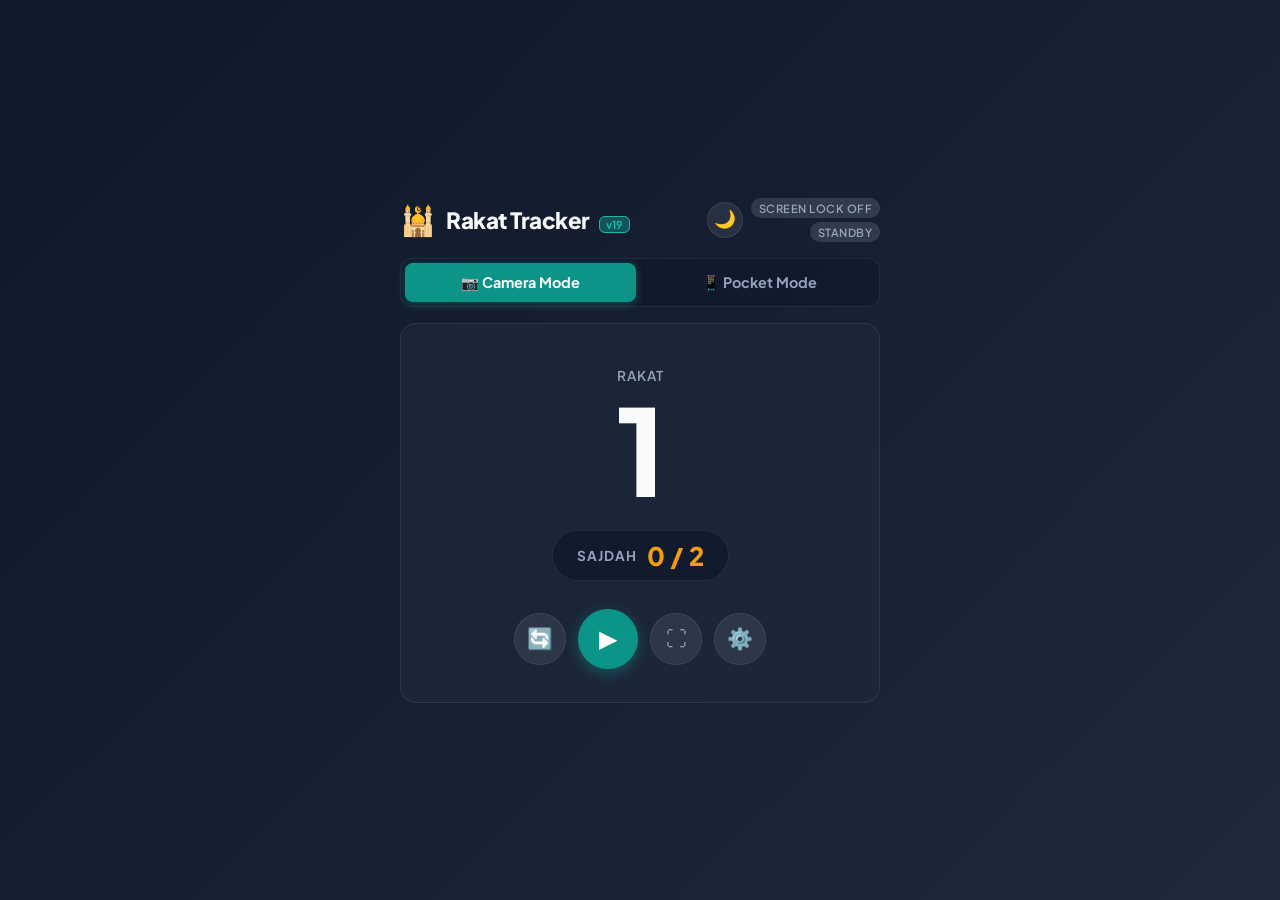
==== commit 54cd86b0: "version 19 of Rakat Tracker" ====
--- a/Rakat/index.html
+++ b/Rakat/index.html
@@ -3,9 +3,12 @@
 <head>
   <meta charset="UTF-8">
   <meta name="viewport" content="width=device-width, initial-scale=1.0, maximum-scale=1.0, user-scalable=no">
-  <title>Rakat & Sajdah Counter</title>
+  <title>Rakat Tracker</title>
   <meta name="description" content="Hands-free prayer (Salah) Sajdah and Rakat tracker using phone orientation sensor or camera proximity and voice announcements.">
   <meta name="theme-color" content="#000000">
+  <meta name="mobile-web-app-capable" content="yes">
+  <meta name="apple-mobile-web-app-capable" content="yes">
+  <meta name="apple-mobile-web-app-status-bar-style" content="black-translucent">
   <link rel="manifest" href="manifest.json">
   <link rel="stylesheet" href="style.css">
   <link rel="preconnect" href="https://fonts.googleapis.com">
@@ -54,14 +57,39 @@
       }
     }
 
-    // Restore saved theme on page load
+    function toggleFullscreenMode() {
+      document.body.classList.toggle('fullscreen-active');
+      var isFullscreen = document.body.classList.contains('fullscreen-active');
+      var fsIcon = document.getElementById('fullscreen-btn-icon');
+      if (fsIcon) fsIcon.textContent = isFullscreen ? '🗗' : '⛶';
+
+      // Request browser full screen if supported
+      if (isFullscreen) {
+        if (document.documentElement.requestFullscreen) {
+          document.documentElement.requestFullscreen().catch(function(){});
+        }
+      } else {
+        if (document.exitFullscreen && document.fullscreenElement) {
+          document.exitFullscreen().catch(function(){});
+        }
+      }
+    }
+
+    // Restore saved theme and register service worker on page load
     document.addEventListener('DOMContentLoaded', function() {
       var saved = localStorage.getItem('amoled_theme');
-      var isAmoled = saved === '1';
+      var isAmoled = saved === '1' || (saved === null && window.matchMedia && window.matchMedia('(prefers-color-scheme: dark)').matches);
       if (isAmoled) {
         document.body.classList.add('amoled-mode');
         var icon = document.getElementById('theme-icon');
         if (icon) icon.textContent = '☀️';
+      }
+
+      // Register PWA Service Worker
+      if ('serviceWorker' in navigator) {
+        navigator.serviceWorker.register('./sw.js').catch(function(err) {
+          console.log('SW registration error:', err);
+        });
       }
     });
   </script>
@@ -73,7 +101,7 @@
         <span class="icon">🕌</span>
         <div>
           <h1>Rakat Tracker</h1>
-          <span class="version-tag">v18</span>
+          <span class="version-tag">v19</span>
         </div>
       </div>
       <div class="header-actions">
@@ -87,86 +115,19 @@
       </div>
     </header>
 
-    <!-- Mode Selector Tabs -->
+    <!-- Mode Selector Tabs (Camera Mode Default) -->
     <nav class="mode-tabs" aria-label="Tracker Mode">
-      <button id="tab-pocket" class="tab-btn active" onclick="switchMode('pocket')">
+      <button id="tab-camera" class="tab-btn active" onclick="switchMode('camera')">
+        <span>📷 Camera Mode</span>
+      </button>
+      <button id="tab-pocket" class="tab-btn" onclick="switchMode('pocket')">
         <span>📱 Pocket Mode</span>
       </button>
-      <button id="tab-camera" class="tab-btn" onclick="switchMode('camera')">
-        <span>📷 Camera Mode</span>
-      </button>
     </nav>
 
     <main class="main-content">
-      <!-- ================= POCKET MODE VIEW ================= -->
-      <section id="pocket-view" class="mode-view">
-        <!-- Big Display Card -->
-        <div class="counter-card">
-          <div class="stat-group">
-            <div class="stat-label">Current Rakat</div>
-            <div class="stat-value main-stat" id="rakat-display">1</div>
-          </div>
-
-          <div class="motion-indicator-wrapper">
-            <div class="motion-indicator" id="motion-indicator">
-              <span id="posture-text">Standing / Upright</span>
-            </div>
-            <div class="pitch-meter">
-              <div class="pitch-fill" id="pitch-fill" style="height: 10%;"></div>
-            </div>
-          </div>
-        </div>
-
-        <!-- Settings / Configuration -->
-        <section class="controls-section">
-          <div class="setting-item">
-            <label for="target-rakat">Target Rakats:</label>
-            <select id="target-rakat">
-              <option value="2">2 (Fajr / Sunnah)</option>
-              <option value="3">3 (Maghrib / Witr)</option>
-              <option value="4" selected>4 (Dhuhr / Asr / Isha)</option>
-              <option value="99">Unlimited</option>
-            </select>
-          </div>
-
-          <div class="setting-item toggle-item">
-            <span>Voice Announcement</span>
-            <label class="switch">
-              <input type="checkbox" id="audio-toggle" checked>
-              <span class="slider round"></span>
-            </label>
-          </div>
-        </section>
-
-        <!-- Action Buttons -->
-        <div class="action-buttons">
-          <button id="start-btn" class="btn btn-primary btn-large">
-            <span class="btn-icon">▶</span> Start Tracking
-          </button>
-          <button id="reset-btn" class="btn btn-secondary">
-            Reset Counter
-          </button>
-        </div>
-
-        <!-- Pocket Guidance -->
-        <details class="guidance-card" open>
-          <summary>💡 Pocket Placement & Sensor Tips</summary>
-          <div class="guidance-content">
-            <ul>
-              <li><strong>Pocket Placement:</strong> Place phone vertically in front pocket with top of phone pointing UP or DOWN.</li>
-              <li><strong>Screen-On Screen Dimming:</strong> Android browsers turn off sensor hardware when the screen is locked/off. The app automatically keeps the screen ON and dims it to 0% black so it won't drain battery or register accidental pocket touches.</li>
-              <li><strong>Detection Logic:</strong> When you go down to Sajdah, your thigh tilts horizontal. When you stand back up for Rakat 2, it announces: <em>"Rakat 1 Complete. Now starting Rakat 2"</em>.</li>
-            </ul>
-            <div class="raw-data">
-              <div>Live Tilt Angle: <strong id="raw-pitch">0°</strong></div>
-              <div>Status: <strong id="sensor-state">Waiting...</strong></div>
-            </div>
-          </div>
-        </details>
-      </section>
-
-      <!-- ================= CAMERA MODE VIEW (SUPER AMOLED MINIMAL) ================= -->
-      <section id="camera-view" class="mode-view" style="display: none;">
+      <!-- ================= CAMERA MODE VIEW (DEFAULT - SUPER AMOLED MINIMAL) ================= -->
+      <section id="camera-view" class="mode-view">
         <!-- Pure Minimalist OLED Counter Screen -->
         <div class="camera-oled-card">
           <!-- Primary Huge Rakat Counter in Center -->
@@ -181,13 +142,16 @@
             <span class="sajdah-stat-value" id="camera-sajdah-display">0 / 2</span>
           </div>
 
-          <!-- Compact Media Play/Stop + Reset + Settings Button Row -->
+          <!-- Compact Media Play/Stop + Reset + Fullscreen + Settings Button Row -->
           <div class="camera-compact-controls">
             <button id="camera-reset-btn" class="media-btn icon-btn" title="Reset Counter" aria-label="Reset Counter">
               <span>🔄</span>
             </button>
             <button id="camera-start-btn" class="media-btn play-btn" title="Start / Stop Tracking" aria-label="Start / Stop Tracking">
               <span id="camera-btn-icon">▶</span>
+            </button>
+            <button id="camera-fullscreen-btn" class="media-btn icon-btn" onclick="toggleFullscreenMode()" title="Full Screen Minimal Mode" aria-label="Full Screen Minimal Mode">
+              <span id="fullscreen-btn-icon">⛶</span>
             </button>
             <button id="camera-settings-toggle-btn" class="media-btn icon-btn" onclick="toggleCameraSettings()" title="Settings" aria-label="Settings">
               <span>⚙️</span>
@@ -231,8 +195,8 @@
               <label for="proximity-sensitivity">Sensitivity:</label>
               <select id="proximity-sensitivity">
                 <option value="medium" selected>Standard (Recommended)</option>
-                <option value="high">High Sensitivity (Dim Light / Farther)</option>
-                <option value="low">Low Sensitivity (Bright Sunlight)</option>
+                <option value="high">High Sensitivity (Dim Light)</option>
+                <option value="low">Low Sensitivity (Bright Light)</option>
               </select>
             </div>
 
@@ -264,13 +228,80 @@
           </details>
         </div>
       </section>
+
+      <!-- ================= POCKET MODE VIEW ================= -->
+      <section id="pocket-view" class="mode-view" style="display: none;">
+        <!-- Big Display Card -->
+        <div class="counter-card">
+          <div class="stat-group">
+            <div class="stat-label">Current Rakat</div>
+            <div class="stat-value main-stat" id="rakat-display">1</div>
+          </div>
+
+          <div class="motion-indicator-wrapper">
+            <div class="motion-indicator" id="motion-indicator">
+              <span id="posture-text">Standing / Upright</span>
+            </div>
+            <div class="pitch-meter">
+              <div class="pitch-fill" id="pitch-fill" style="height: 10%;"></div>
+            </div>
+          </div>
+        </div>
+
+        <!-- Settings / Configuration -->
+        <section class="controls-section">
+          <div class="setting-item">
+            <label for="target-rakat">Target Rakats:</label>
+            <select id="target-rakat">
+              <option value="2">2 (Fajr / Sunnah)</option>
+              <option value="3">3 (Maghrib / Witr)</option>
+              <option value="4" selected>4 (Dhuhr / Asr / Isha)</option>
+              <option value="99">Unlimited</option>
+            </select>
+          </div>
+
+          <div class="setting-item toggle-item">
+            <span>Voice Announcement</span>
+            <label class="switch">
+              <input type="checkbox" id="audio-toggle" checked>
+              <span class="slider round"></span>
+            </label>
+          </div>
+        </section>
+
+        <!-- Action Buttons -->
+        <div class="action-buttons">
+          <button id="start-btn" class="btn btn-primary btn-large">
+            <span class="btn-icon">▶</span> Start Tracking
+          </button>
+          <button id="reset-btn" class="btn btn-secondary">
+            Reset Counter
+          </button>
+        </div>
+
+        <!-- Pocket Guidance -->
+        <details class="guidance-card" open>
+          <summary>💡 Pocket Placement & Sensor Tips</summary>
+          <div class="guidance-content">
+            <ul>
+              <li><strong>Pocket Placement:</strong> Place phone vertically in front pocket with top of phone pointing UP or DOWN.</li>
+              <li><strong>Screen-On Screen Dimming:</strong> Android browsers turn off sensor hardware when the screen is locked/off. The app automatically keeps the screen ON and dims it to 0% black so it won't drain battery or register accidental pocket touches.</li>
+              <li><strong>Detection Logic:</strong> When you go down to Sajdah, your thigh tilts horizontal. When you stand back up for Rakat 2, it announces: <em>"Rakat 2"</em>.</li>
+            </ul>
+            <div class="raw-data">
+              <div>Live Tilt Angle: <strong id="raw-pitch">0°</strong></div>
+              <div>Status: <strong id="sensor-state">Waiting...</strong></div>
+            </div>
+          </div>
+        </details>
+      </section>
     </main>
 
     <!-- Audio Beep Engine & Silent Keep-Alive -->
     <audio id="silent-audio" loop playsinline src="[data-uri]"></audio>
   </div>
 
-  <!-- Keep pocket mode in app.js and camera mode in selfie.js for complete separation -->
+  <!-- Scripts -->
   <script src="app.js"></script>
   <script src="selfie.js"></script>
 </body>
--- a/Rakat/style.css
+++ b/Rakat/style.css
@@ -18,13 +18,13 @@
 body.amoled-mode {
   --bg-gradient: #000000;
   --card-bg: #000000;
-  --card-border: rgba(255, 255, 255, 0.15);
+  --card-border: rgba(255, 255, 255, 0.2);
   --primary: #ffffff;
   --primary-light: #ffffff;
   --primary-glow: rgba(255, 255, 255, 0.15);
   --accent: #ffffff;
   --text-main: #ffffff;
-  --text-muted: #888888;
+  --text-muted: #aaaaaa;
   background-color: #000000;
 }
 
@@ -53,6 +53,57 @@
   display: flex;
   flex-direction: column;
   gap: 16px;
+}
+
+/* Fullscreen Immersive Mode */
+body.fullscreen-active {
+  padding: 0;
+  margin: 0;
+  background: #000000 !important;
+  overflow: hidden;
+}
+
+body.fullscreen-active .app-header,
+body.fullscreen-active .mode-tabs,
+body.fullscreen-active .camera-drawer,
+body.fullscreen-active #pocket-view,
+body.fullscreen-active .camera-oled-card .stat-label {
+  display: none !important;
+}
+
+body.fullscreen-active .app-container {
+  max-width: 100vw;
+  height: 100vh;
+  justify-content: center;
+  align-items: center;
+  padding: 20px;
+}
+
+body.fullscreen-active .camera-oled-card {
+  width: 100%;
+  height: 100%;
+  border: none !important;
+  background: #000000 !important;
+  box-shadow: none !important;
+  display: flex;
+  flex-direction: column;
+  justify-content: center;
+  align-items: center;
+}
+
+body.fullscreen-active .camera-huge-rakat {
+  font-size: 11rem !important;
+  margin: 0;
+}
+
+body.fullscreen-active .sajdah-stat-container {
+  padding: 10px 30px;
+  border-color: #444444;
+  background: #000000;
+}
+
+body.fullscreen-active .sajdah-stat-value {
+  font-size: 2.2rem;
 }
 
 .app-header {
@@ -155,7 +206,7 @@
 
 body.amoled-mode .mode-tabs {
   background: #000000;
-  border-color: #222222;
+  border-color: #333333;
 }
 
 .tab-btn {
@@ -258,7 +309,7 @@
 
 body.amoled-mode .camera-oled-card {
   background: #000000;
-  border: 1px solid #1f1f1f;
+  border: 1px solid #262626;
 }
 
 .camera-huge-rakat {
@@ -314,44 +365,49 @@
   display: flex;
   align-items: center;
   justify-content: center;
-  gap: 16px;
+  gap: 12px;
   margin-top: 10px;
   width: 100%;
 }
 
 .media-btn {
-  width: 58px;
-  height: 58px;
+  width: 52px;
+  height: 52px;
   border-radius: 50%;
-  border: none;
-  font-size: 1.5rem;
+  font-size: 1.3rem;
   display: inline-flex;
   align-items: center;
   justify-content: center;
   cursor: pointer;
   transition: all 0.2s ease;
+  border: 2px solid transparent;
 }
 
 .media-btn.play-btn {
   background: var(--primary);
   color: #ffffff;
   box-shadow: 0 4px 14px var(--primary-glow);
-}
-
+  width: 60px;
+  height: 60px;
+  font-size: 1.5rem;
+}
+
+/* Fix circular outline in Dark / AMOLED mode */
 body.amoled-mode .media-btn.play-btn {
+  background: #000000;
+  color: #ffffff;
+  border: 2px solid #ffffff;
+  box-shadow: 0 0 10px rgba(255, 255, 255, 0.2);
+}
+
+.media-btn.play-btn.active {
+  background: var(--danger);
+  color: #ffffff;
+}
+
+body.amoled-mode .media-btn.play-btn.active {
   background: #ffffff;
   color: #000000;
-  box-shadow: none;
-}
-
-.media-btn.play-btn.active {
-  background: var(--danger);
-  color: #ffffff;
-}
-
-body.amoled-mode .media-btn.play-btn.active {
-  background: #333333;
-  color: #ffffff;
   border: 2px solid #ffffff;
 }
 
@@ -368,13 +424,13 @@
 
 body.amoled-mode .media-btn.icon-btn {
   background: #000000;
-  border-color: #333333;
-  color: #888888;
+  border: 1.5px solid #444444;
+  color: #aaaaaa;
 }
 
 body.amoled-mode .media-btn.icon-btn:hover {
   color: #ffffff;
-  border-color: #666666;
+  border-color: #ffffff;
 }
 
 /* Motion Indicator */
@@ -399,7 +455,7 @@
 
 body.amoled-mode .motion-indicator {
   background: #000000;
-  border-color: #222222;
+  border-color: #333333;
 }
 
 .motion-indicator.active-sajdah {
@@ -437,6 +493,7 @@
 .camera-preview-container {
   position: relative;
   width: 100%;
+  max-width: 100%;
   height: 140px;
   border-radius: 12px;
   overflow: hidden;
@@ -447,7 +504,7 @@
 
 body.amoled-mode .camera-preview-container {
   background: #000000;
-  border-color: #222222;
+  border-color: #333333;
 }
 
 .camera-preview-container video {
@@ -481,11 +538,14 @@
   display: flex;
   flex-direction: column;
   gap: 14px;
+  width: 100%;
+  max-width: 100%;
+  box-sizing: border-box;
 }
 
 body.amoled-mode .controls-section {
   background: #000000;
-  border-color: #222222;
+  border-color: #333333;
 }
 
 .setting-item {
@@ -495,40 +555,55 @@
   font-size: 0.95rem;
   font-weight: 600;
   color: var(--text-main);
-}
-
+  gap: 12px;
+  width: 100%;
+}
+
+.setting-item label {
+  flex-shrink: 0;
+}
+
+/* Constrain dropdown widths so sensitivity box never overflows */
 .setting-item select {
   background: #0f172a;
   color: var(--text-main);
   border: 1px solid var(--card-border);
-  padding: 8px 12px;
+  padding: 8px 10px;
   border-radius: 8px;
   font-weight: 600;
   font-family: inherit;
   outline: none;
+  max-width: 58%;
+  box-sizing: border-box;
+  text-overflow: ellipsis;
+  overflow: hidden;
+  white-space: nowrap;
 }
 
 body.amoled-mode .setting-item select {
   background: #111111;
   color: #ffffff;
-  border-color: #333333;
+  border-color: #444444;
 }
 
 /* Hidden Drawer for Camera Settings */
 .camera-drawer {
   transition: all 0.3s ease;
+  width: 100%;
+  margin-top: 12px;
 }
 
 .camera-drawer.hidden {
   display: none !important;
 }
 
-/* Toggle Switch */
+/* Toggle Switch - Enhanced Contrast for Dark / AMOLED Mode */
 .switch {
   position: relative;
   display: inline-block;
-  width: 46px;
-  height: 26px;
+  width: 48px;
+  height: 28px;
+  flex-shrink: 0;
 }
 
 .switch input {
@@ -541,29 +616,38 @@
   position: absolute;
   cursor: pointer;
   top: 0; left: 0; right: 0; bottom: 0;
-  background-color: rgba(148, 163, 184, 0.3);
+  background-color: rgba(148, 163, 184, 0.4);
   transition: .3s;
   border-radius: 34px;
+  border: 1px solid rgba(255, 255, 255, 0.2);
+}
+
+body.amoled-mode .slider {
+  background-color: #222222;
+  border: 1.5px solid #666666;
 }
 
 .slider:before {
   position: absolute;
   content: "";
-  height: 18px;
-  width: 18px;
-  left: 4px;
-  bottom: 4px;
-  background-color: white;
+  height: 20px;
+  width: 20px;
+  left: 3px;
+  bottom: 3px;
+  background-color: #ffffff;
   transition: .3s;
   border-radius: 50%;
+  box-shadow: 0 1px 4px rgba(0, 0, 0, 0.4);
 }
 
 input:checked + .slider {
   background-color: var(--primary);
+  border-color: var(--primary);
 }
 
 body.amoled-mode input:checked + .slider {
   background-color: #ffffff;
+  border-color: #ffffff;
 }
 
 body.amoled-mode input:checked + .slider:before {
@@ -634,7 +718,8 @@
 
 body.amoled-mode .btn-secondary {
   background: #111111;
-  color: #888888;
+  color: #aaaaaa;
+  border: 1px solid #333333;
 }
 
 /* Guidance Card */
@@ -649,7 +734,7 @@
 
 body.amoled-mode .guidance-card {
   background: #000000;
-  border-color: #222222;
+  border-color: #333333;
 }
 
 .guidance-card summary {
